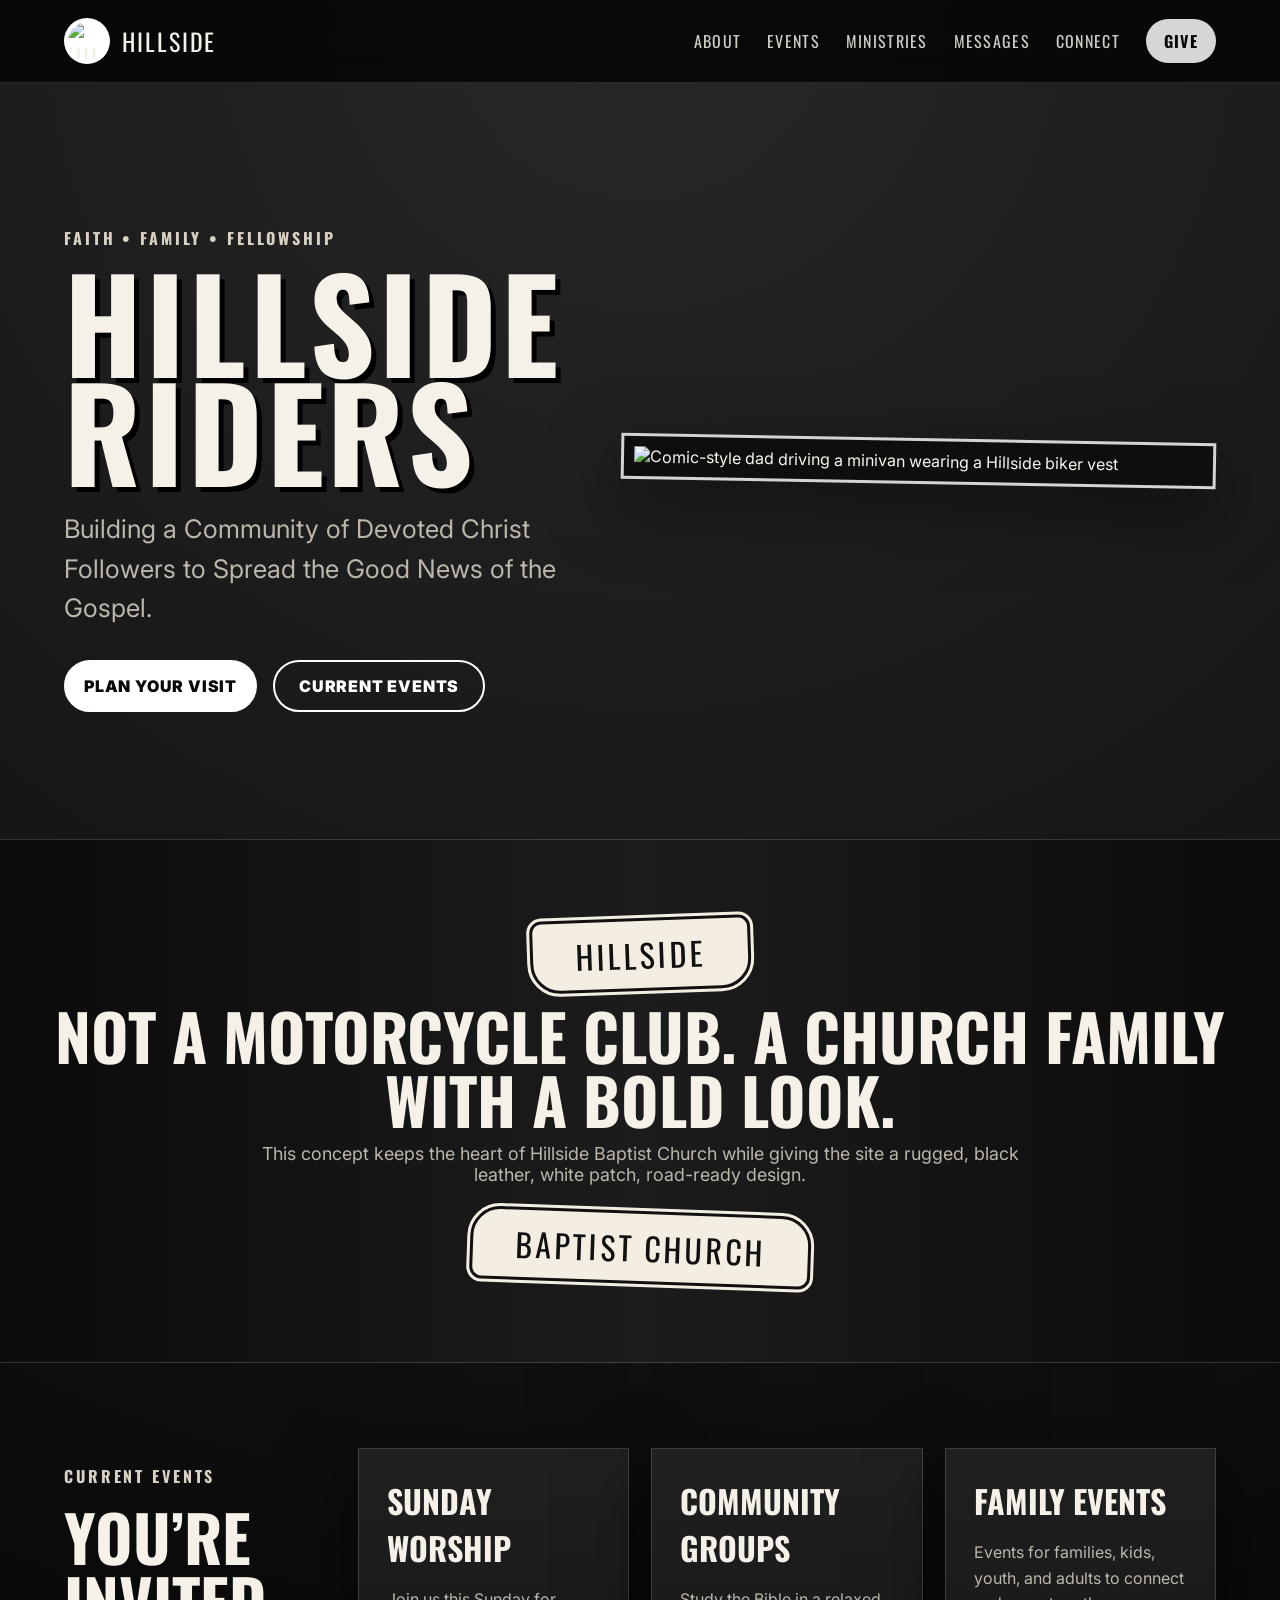
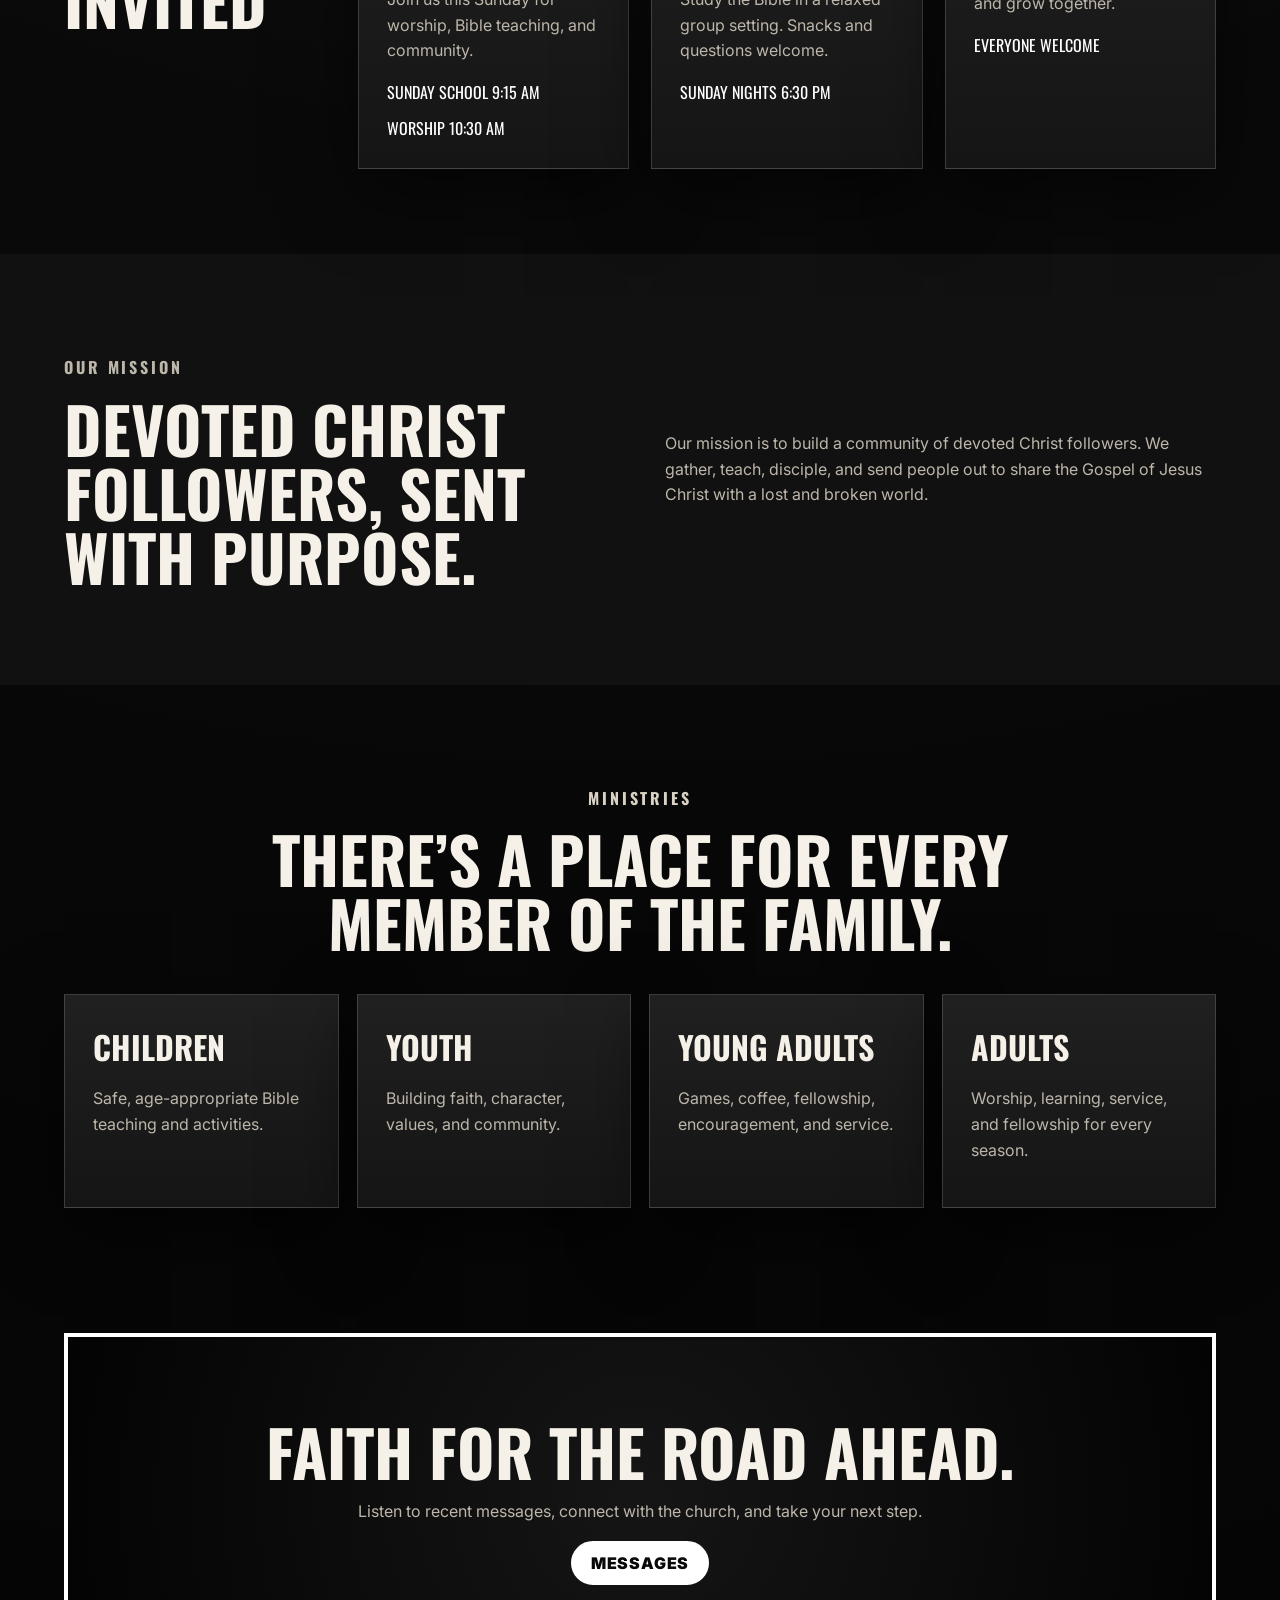
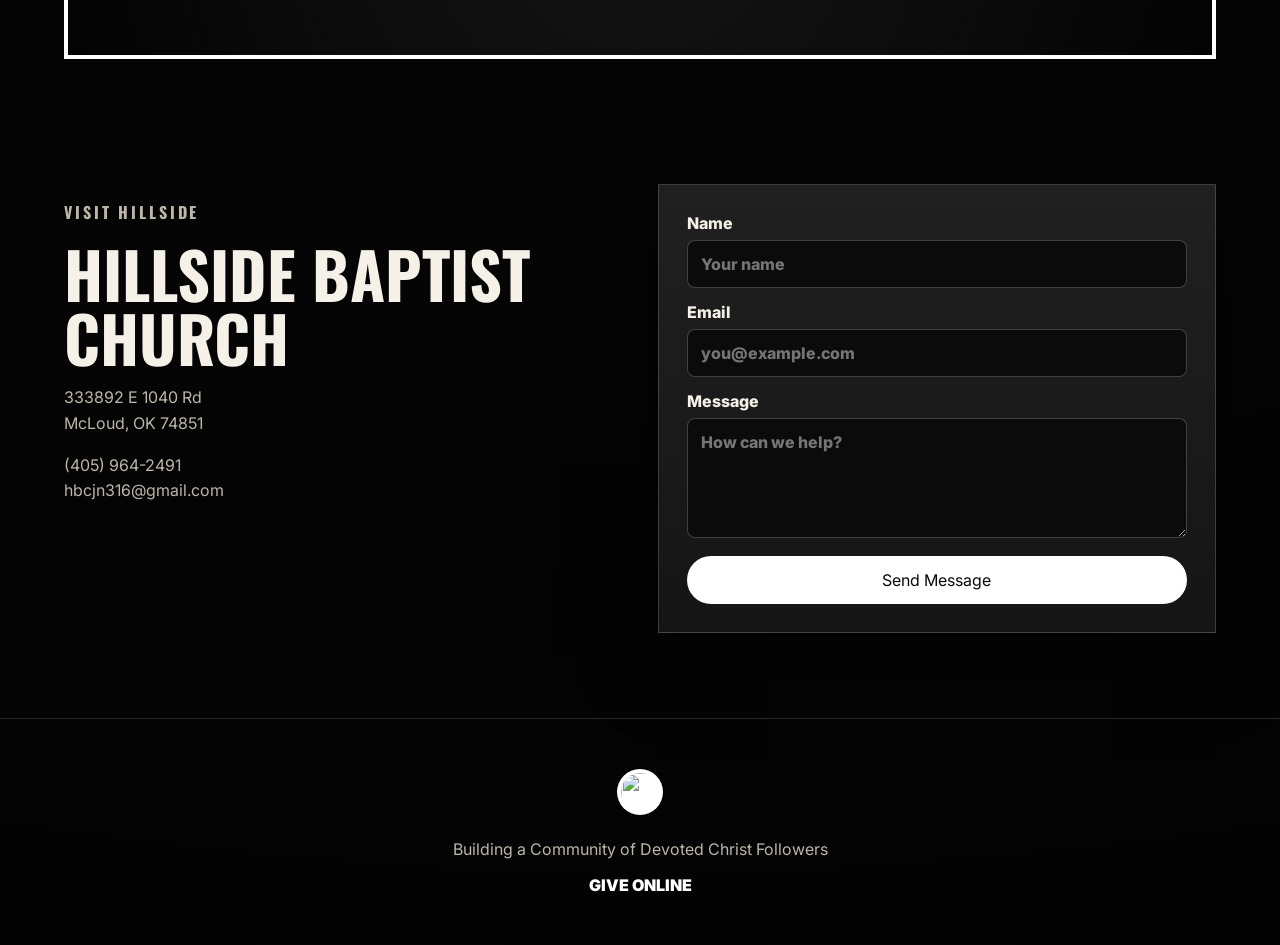
==== index.html @ 884ab158 "Add files via upload" ====
<!doctype html>
<html lang="en">
<head>
  <meta charset="utf-8" />
  <meta name="viewport" content="width=device-width, initial-scale=1" />
  <title>Hillside Riders | Hillside Baptist Church</title>
  <meta name="description" content="A biker-themed concept landing page for Hillside Baptist Church." />
  <link rel="preconnect" href="https://fonts.googleapis.com">
  <link rel="preconnect" href="https://fonts.gstatic.com" crossorigin>
  <link href="https://fonts.googleapis.com/css2?family=Oswald:wght@400;500;600;700&family=Inter:wght@400;500;700;900&display=swap" rel="stylesheet">
  <link rel="stylesheet" href="styles.css" />
</head>
<body>
  <header class="site-header">
    <a class="brand" href="#top" aria-label="Hillside home">
      <img src="assets/hillside-h-logo.png" alt="Hillside H logo" />
      <span>Hillside</span>
    </a>
    <button class="menu-toggle" aria-label="Open menu">☰</button>
    <nav class="nav-links">
      <a href="#about">About</a>
      <a href="#events">Events</a>
      <a href="#ministries">Ministries</a>
      <a href="#messages">Messages</a>
      <a href="#connect">Connect</a>
      <a class="give" href="#give">Give</a>
    </nav>
  </header>

  <main id="top">
    <section class="hero">
      <div class="hero-copy">
        <p class="eyebrow">Faith • Family • Fellowship</p>
        <h1>Hillside Riders</h1>
        <p class="tagline">Building a Community of Devoted Christ Followers to Spread the Good News of the Gospel.</p>
        <div class="hero-actions">
          <a class="btn primary" href="#connect">Plan Your Visit</a>
          <a class="btn secondary" href="#events">Current Events</a>
        </div>
      </div>
      <div class="hero-card">
        <img src="assets/biker-dad-hero.png" alt="Comic-style dad driving a minivan wearing a Hillside biker vest" />
      </div>
    </section>

    <section class="statement">
      <div class="patch">HILLSIDE</div>
      <h2>Not a motorcycle club. A church family with a bold look.</h2>
      <p>This concept keeps the heart of Hillside Baptist Church while giving the site a rugged, black leather, white patch, road-ready design.</p>
      <div class="patch lower">BAPTIST CHURCH</div>
    </section>

    <section id="events" class="grid-section">
      <div class="section-heading">
        <p class="eyebrow">Current Events</p>
        <h2>You’re Invited</h2>
      </div>
      <article class="card">
        <h3>Sunday Worship</h3>
        <p>Join us this Sunday for worship, Bible teaching, and community.</p>
        <span>Sunday School 9:15 AM</span>
        <span>Worship 10:30 AM</span>
      </article>
      <article class="card">
        <h3>Community Groups</h3>
        <p>Study the Bible in a relaxed group setting. Snacks and questions welcome.</p>
        <span>Sunday Nights 6:30 PM</span>
      </article>
      <article class="card">
        <h3>Family Events</h3>
        <p>Events for families, kids, youth, and adults to connect and grow together.</p>
        <span>Everyone Welcome</span>
      </article>
    </section>

    <section id="about" class="split">
      <div>
        <p class="eyebrow">Our Mission</p>
        <h2>Devoted Christ followers, sent with purpose.</h2>
      </div>
      <p>Our mission is to build a community of devoted Christ followers. We gather, teach, disciple, and send people out to share the Gospel of Jesus Christ with a lost and broken world.</p>
    </section>

    <section id="ministries" class="ministries">
      <div class="section-heading centered">
        <p class="eyebrow">Ministries</p>
        <h2>There’s a place for every member of the family.</h2>
      </div>
      <div class="ministry-list">
        <div><h3>Children</h3><p>Safe, age-appropriate Bible teaching and activities.</p></div>
        <div><h3>Youth</h3><p>Building faith, character, values, and community.</p></div>
        <div><h3>Young Adults</h3><p>Games, coffee, fellowship, encouragement, and service.</p></div>
        <div><h3>Adults</h3><p>Worship, learning, service, and fellowship for every season.</p></div>
      </div>
    </section>

    <section id="messages" class="message-banner">
      <h2>Faith for the road ahead.</h2>
      <p>Listen to recent messages, connect with the church, and take your next step.</p>
      <a class="btn primary" href="https://www.hbcmcloud.org/messages">Messages</a>
    </section>

    <section id="connect" class="connect">
      <div>
        <p class="eyebrow">Visit Hillside</p>
        <h2>Hillside Baptist Church</h2>
        <p>333892 E 1040 Rd<br>McLoud, OK 74851</p>
        <p>(405) 964-2491<br>hbcjn316@gmail.com</p>
      </div>
      <form class="contact-card">
        <label>Name <input type="text" placeholder="Your name"></label>
        <label>Email <input type="email" placeholder="you@example.com"></label>
        <label>Message <textarea placeholder="How can we help?"></textarea></label>
        <button type="button">Send Message</button>
      </form>
    </section>
  </main>

  <footer id="give">
    <img src="assets/hillside-h-logo.png" alt="" />
    <p>Building a Community of Devoted Christ Followers</p>
    <a href="https://www.hbcmcloud.org/give">Give Online</a>
  </footer>

  <script src="script.js"></script>
</body>
</html>
---- styles.css ----
:root{--bg:#090909;--panel:#151515;--panel2:#202020;--text:#f5f1e8;--muted:#bdb6aa;--line:#eee7d8;--accent:#fff;--shadow:0 22px 70px rgba(0,0,0,.55)}*{box-sizing:border-box}html{scroll-behavior:smooth}body{margin:0;background:radial-gradient(circle at top,#282828 0,#090909 42%,#030303 100%);color:var(--text);font-family:Inter,system-ui,sans-serif}a{color:inherit;text-decoration:none}.site-header{position:sticky;top:0;z-index:10;display:flex;align-items:center;justify-content:space-between;padding:18px clamp(20px,5vw,70px);background:rgba(5,5,5,.86);backdrop-filter:blur(14px);border-bottom:1px solid rgba(255,255,255,.12)}.brand{display:flex;align-items:center;gap:12px;font-family:Oswald,sans-serif;text-transform:uppercase;font-size:1.5rem;letter-spacing:.08em}.brand img,footer img{width:46px;height:46px;object-fit:contain;background:#fff;border-radius:50%;padding:4px}.nav-links{display:flex;align-items:center;gap:26px;text-transform:uppercase;font-family:Oswald,sans-serif;letter-spacing:.08em}.nav-links a{opacity:.84}.nav-links a:hover{opacity:1}.give,.btn.primary,.contact-card button{background:#fff;color:#090909;border-radius:999px;padding:10px 18px;font-weight:900}.menu-toggle{display:none;background:none;border:0;color:#fff;font-size:2rem}.hero{min-height:84vh;display:grid;grid-template-columns:1fr 1.15fr;gap:40px;align-items:center;padding:70px clamp(20px,5vw,70px)}.eyebrow{font-family:Oswald,sans-serif;letter-spacing:.18em;text-transform:uppercase;color:#d9d1c3;font-weight:700}.hero h1{font-family:Oswald,sans-serif;font-size:clamp(4rem,10vw,8.5rem);line-height:.85;margin:0;text-transform:uppercase;letter-spacing:.03em;text-shadow:5px 5px 0 #000}.tagline{font-size:clamp(1.15rem,2.2vw,1.6rem);max-width:650px;color:var(--muted);line-height:1.55}.hero-actions{display:flex;gap:16px;flex-wrap:wrap;margin-top:32px}.btn{display:inline-flex;align-items:center;justify-content:center;border:2px solid #fff;border-radius:999px;padding:14px 24px;font-weight:900;text-transform:uppercase;letter-spacing:.05em}.btn.secondary{background:transparent;color:#fff}.hero-card{border:3px solid rgba(255,255,255,.82);padding:10px;background:#0e0e0e;box-shadow:var(--shadow);transform:rotate(1deg)}.hero-card img{width:100%;display:block;filter:contrast(1.03)}.statement{text-align:center;padding:78px 20px;background:linear-gradient(90deg,#0b0b0b,#1c1c1c,#0b0b0b);border-block:1px solid rgba(255,255,255,.16)}.statement h2,.split h2,.section-heading h2,.message-banner h2,.connect h2{font-family:Oswald,sans-serif;text-transform:uppercase;font-size:clamp(2.2rem,5vw,4.5rem);line-height:1;margin:12px 0}.statement p{max-width:760px;margin:0 auto;color:var(--muted);font-size:1.12rem}.patch{display:inline-block;color:#111;background:#f4eee2;border:3px solid #111;outline:3px solid #f4eee2;border-radius:12px 12px 30px 30px;padding:10px 42px;font-family:Oswald,sans-serif;font-size:2rem;letter-spacing:.1em;transform:rotate(-2deg)}.patch.lower{margin-top:26px;border-radius:30px 30px 12px 12px;transform:rotate(2deg)}.grid-section{padding:85px clamp(20px,5vw,70px);display:grid;grid-template-columns:repeat(4,1fr);gap:22px}.section-heading{grid-column:span 1}.card,.contact-card,.ministry-list div{background:linear-gradient(180deg,var(--panel2),var(--panel));border:1px solid rgba(255,255,255,.16);padding:28px;box-shadow:var(--shadow)}.card h3,.ministry-list h3{font-family:Oswald,sans-serif;text-transform:uppercase;font-size:2rem;margin:0 0 14px}.card p,.ministry-list p,.split p,.message-banner p,.connect p{color:var(--muted);line-height:1.6}.card span{display:block;font-family:Oswald,sans-serif;text-transform:uppercase;margin-top:12px;color:#fff}.split{display:grid;grid-template-columns:1fr 1fr;gap:50px;padding:85px clamp(20px,5vw,70px);align-items:center;background:#111}.ministries{padding:85px clamp(20px,5vw,70px)}.centered{text-align:center;max-width:850px;margin:0 auto 40px}.ministry-list{display:grid;grid-template-columns:repeat(4,1fr);gap:18px}.message-banner{margin:40px clamp(20px,5vw,70px);padding:70px 30px;text-align:center;border:4px solid #fff;background:linear-gradient(rgba(0,0,0,.65),rgba(0,0,0,.65)),radial-gradient(circle,#3d3d3d,#090909)}.connect{display:grid;grid-template-columns:1fr 1fr;gap:35px;padding:85px clamp(20px,5vw,70px)}label{display:block;font-weight:800;margin-bottom:14px}input,textarea{width:100%;margin-top:7px;border:1px solid rgba(255,255,255,.22);background:#0b0b0b;color:#fff;border-radius:8px;padding:13px;font:inherit}textarea{min-height:120px}.contact-card button{border:0;font:inherit;cursor:pointer;width:100%;padding:14px}footer{text-align:center;padding:50px 20px;border-top:1px solid rgba(255,255,255,.14);color:var(--muted)}footer a{font-weight:900;color:#fff;text-transform:uppercase}@media(max-width:900px){.menu-toggle{display:block}.nav-links{position:absolute;left:0;right:0;top:82px;display:none;flex-direction:column;align-items:flex-start;background:#050505;padding:25px}.nav-links.open{display:flex}.hero,.split,.connect{grid-template-columns:1fr}.grid-section,.ministry-list{grid-template-columns:1fr}.section-heading{grid-column:auto}.hero{padding-top:35px}.hero-card{transform:none}}
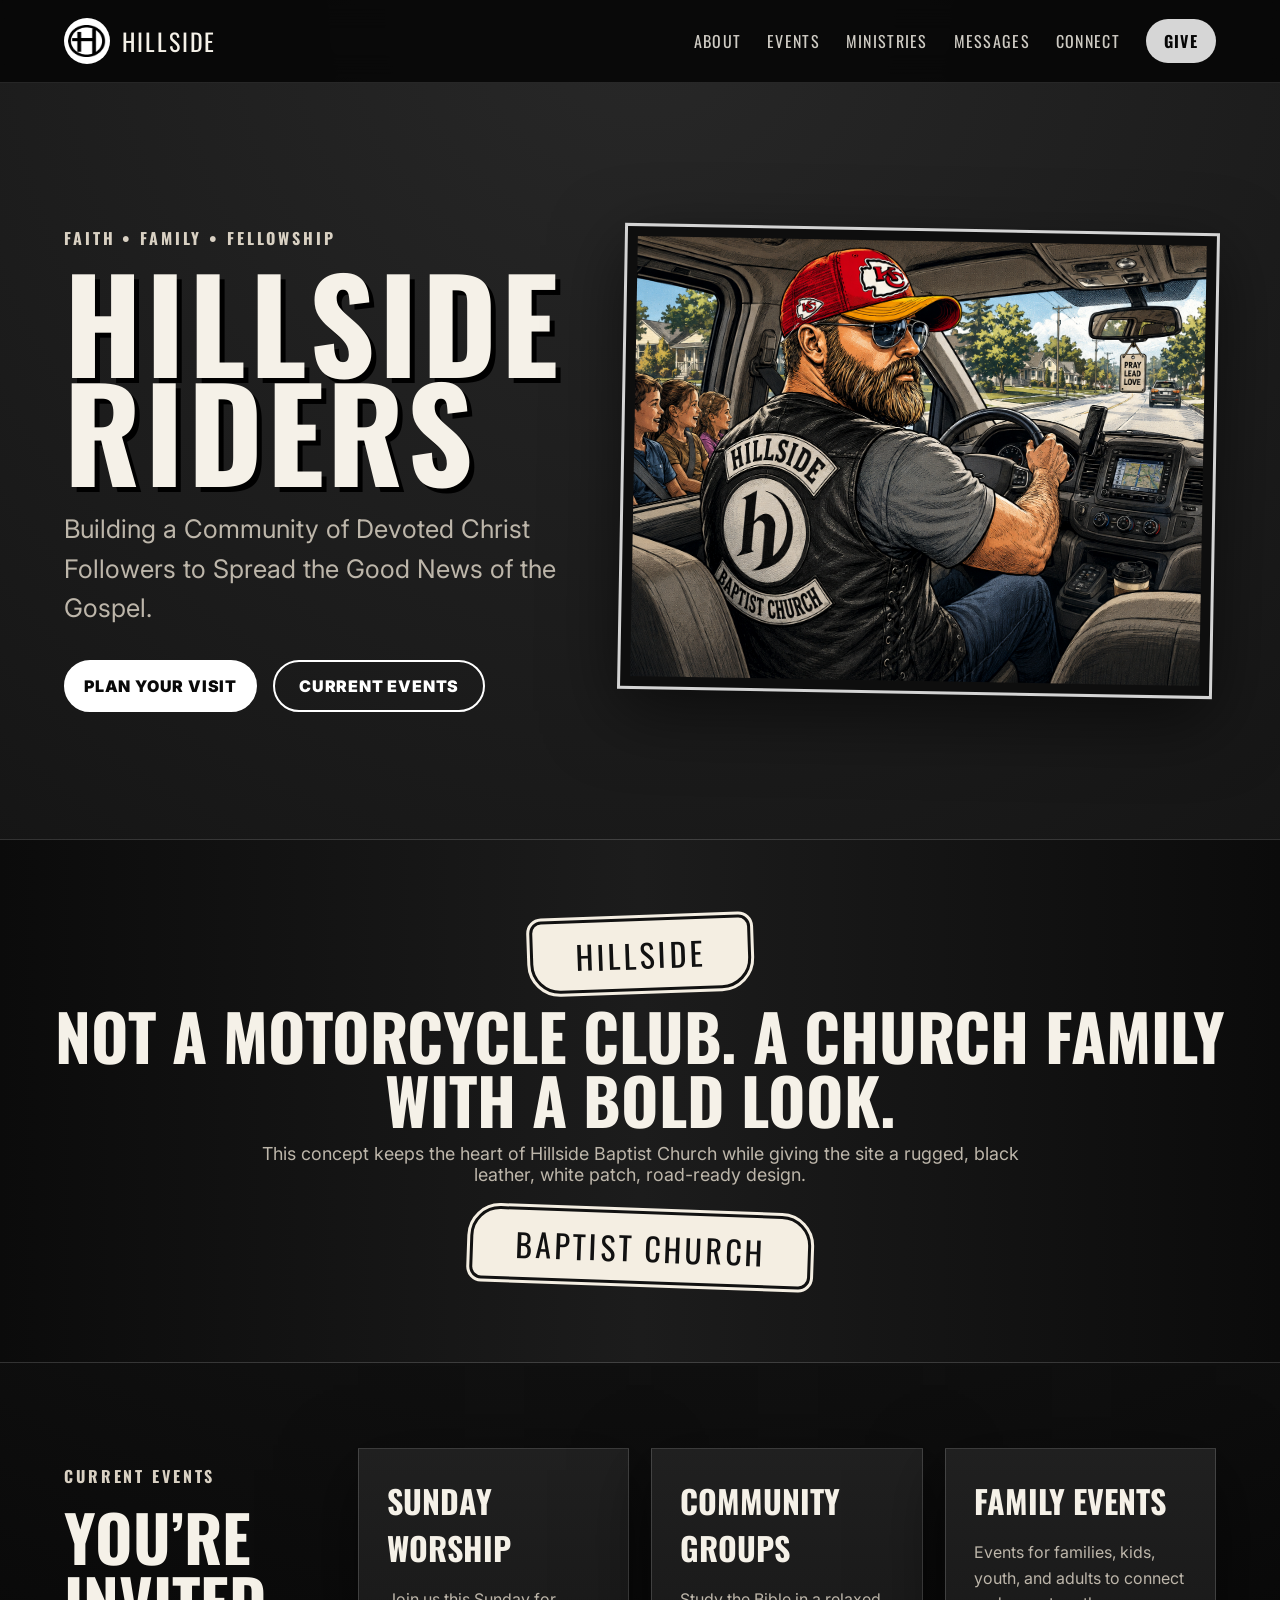
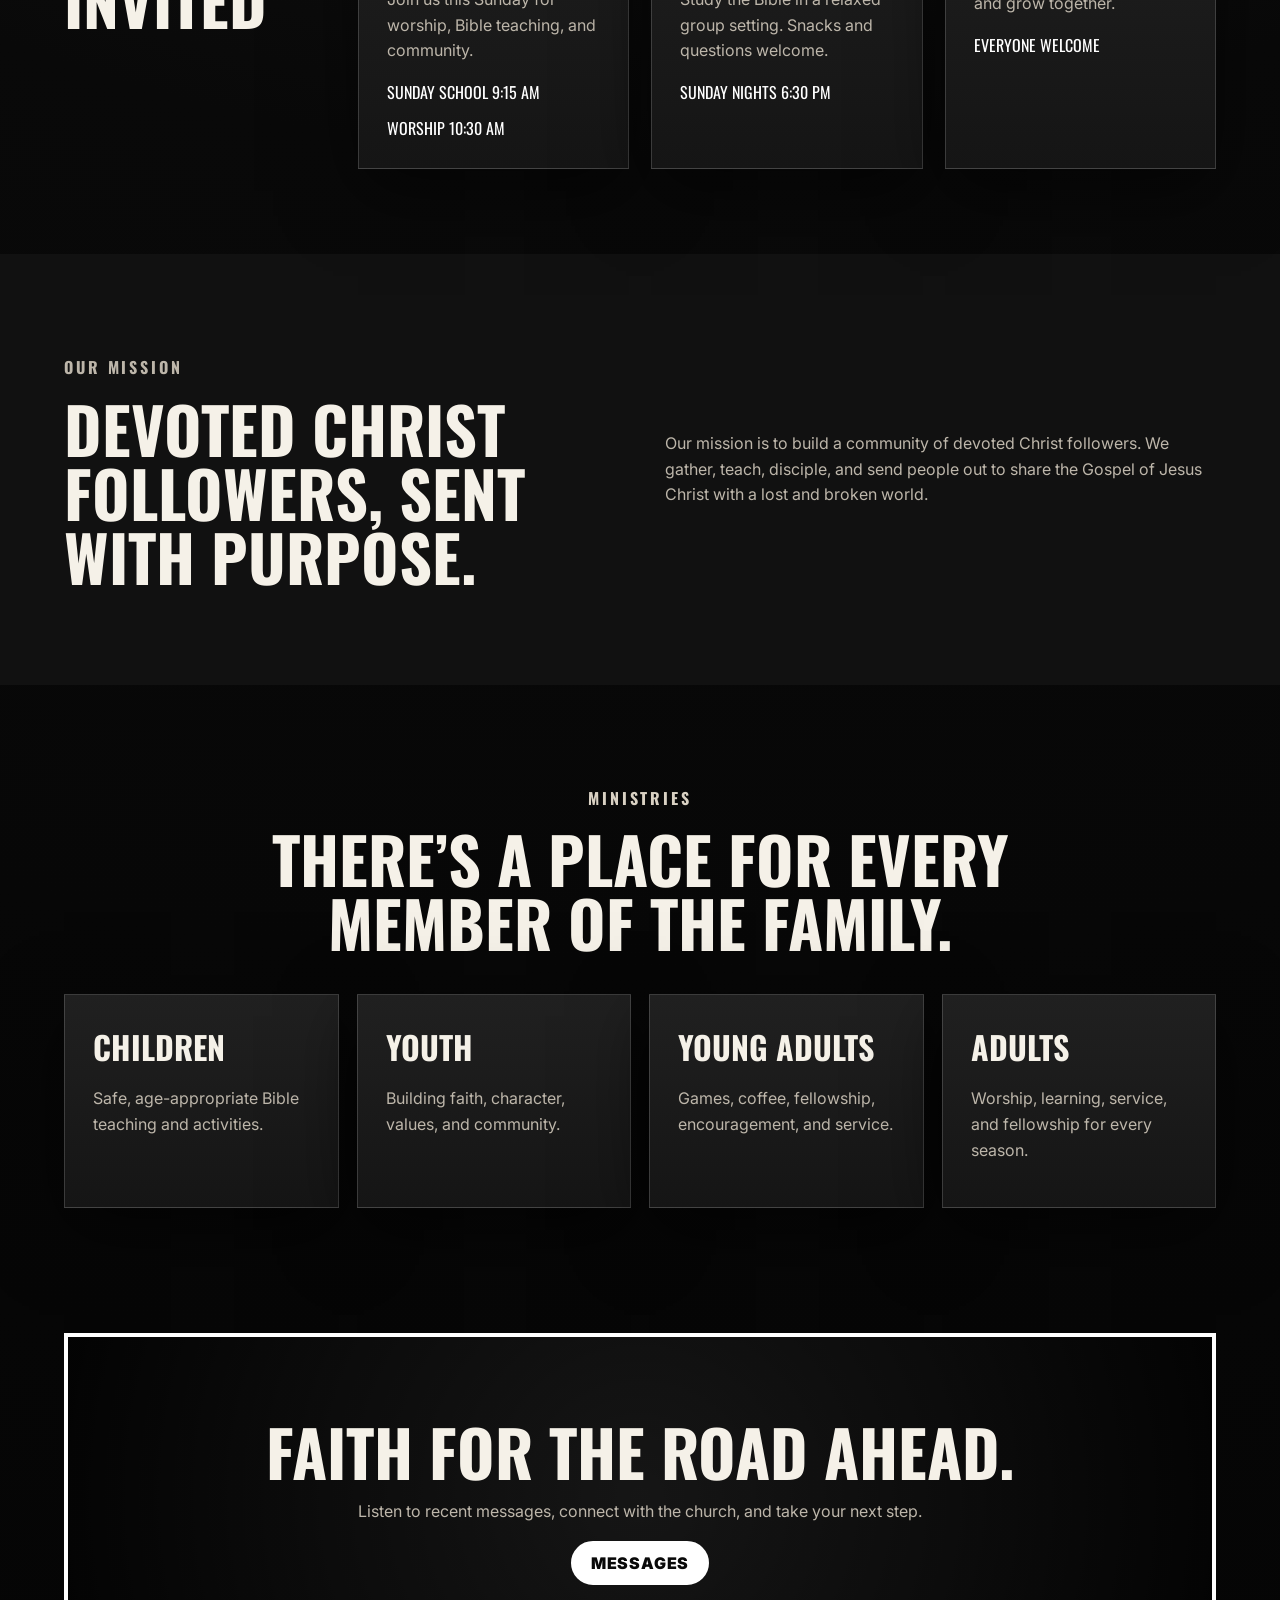
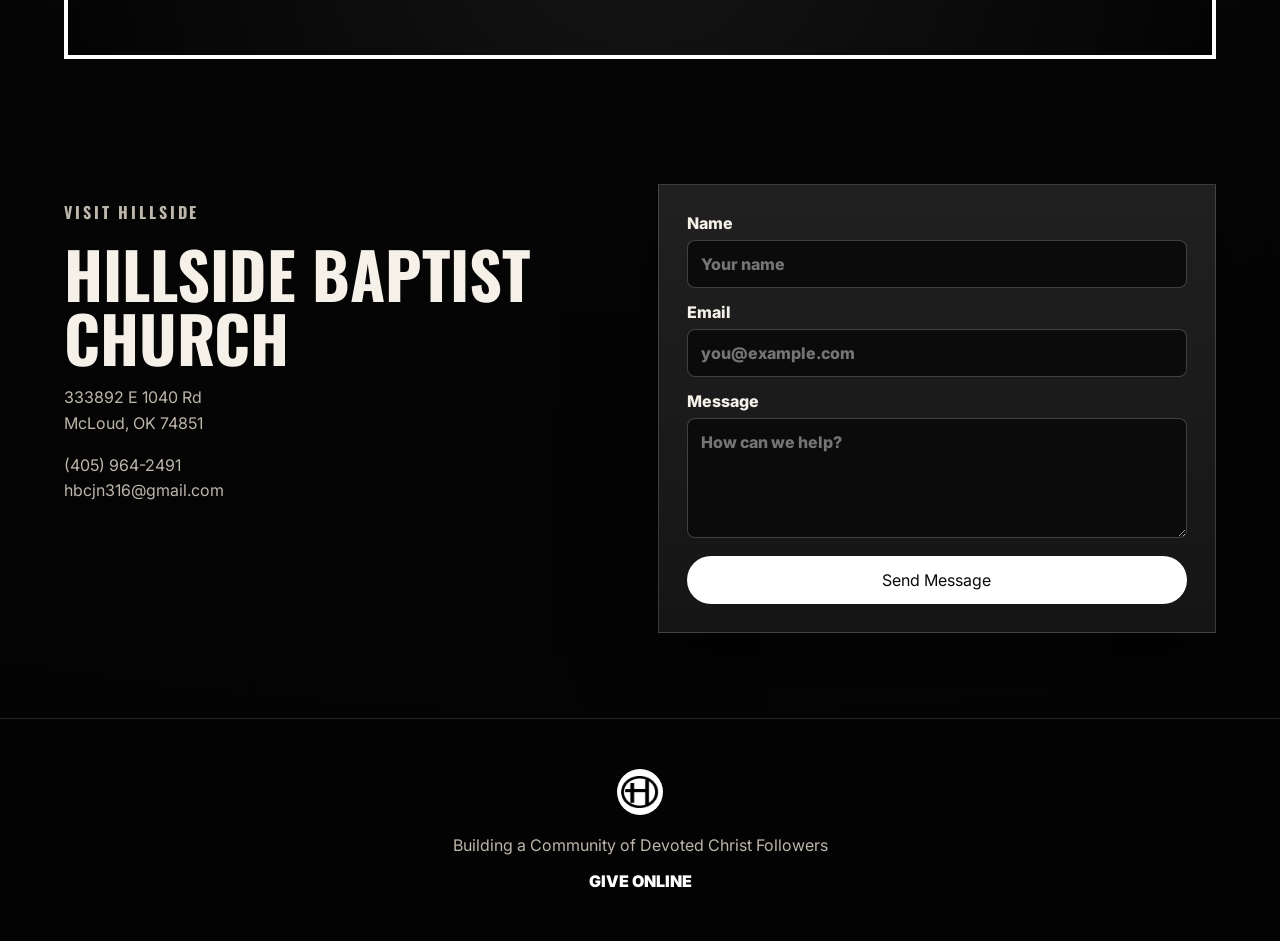
==== commit 17f5d27b: "Add files via upload" ====
--- a/index.html
+++ b/index.html
@@ -13,7 +13,7 @@
 <body>
   <header class="site-header">
     <a class="brand" href="#top" aria-label="Hillside home">
-      <img src="assets/hillside-h-logo.png" alt="Hillside H logo" />
+      <img src="hillside-h-logo.png" alt="Hillside H logo" />
       <span>Hillside</span>
     </a>
     <button class="menu-toggle" aria-label="Open menu">☰</button>
@@ -39,7 +39,7 @@
         </div>
       </div>
       <div class="hero-card">
-        <img src="assets/biker-dad-hero.png" alt="Comic-style dad driving a minivan wearing a Hillside biker vest" />
+        <img src="biker-dad-hero.png" alt="Comic-style dad driving a minivan wearing a Hillside biker vest" />
       </div>
     </section>
 
@@ -117,7 +117,7 @@
   </main>
 
   <footer id="give">
-    <img src="assets/hillside-h-logo.png" alt="" />
+    <img src="hillside-h-logo.png" alt="" />
     <p>Building a Community of Devoted Christ Followers</p>
     <a href="https://www.hbcmcloud.org/give">Give Online</a>
   </footer>
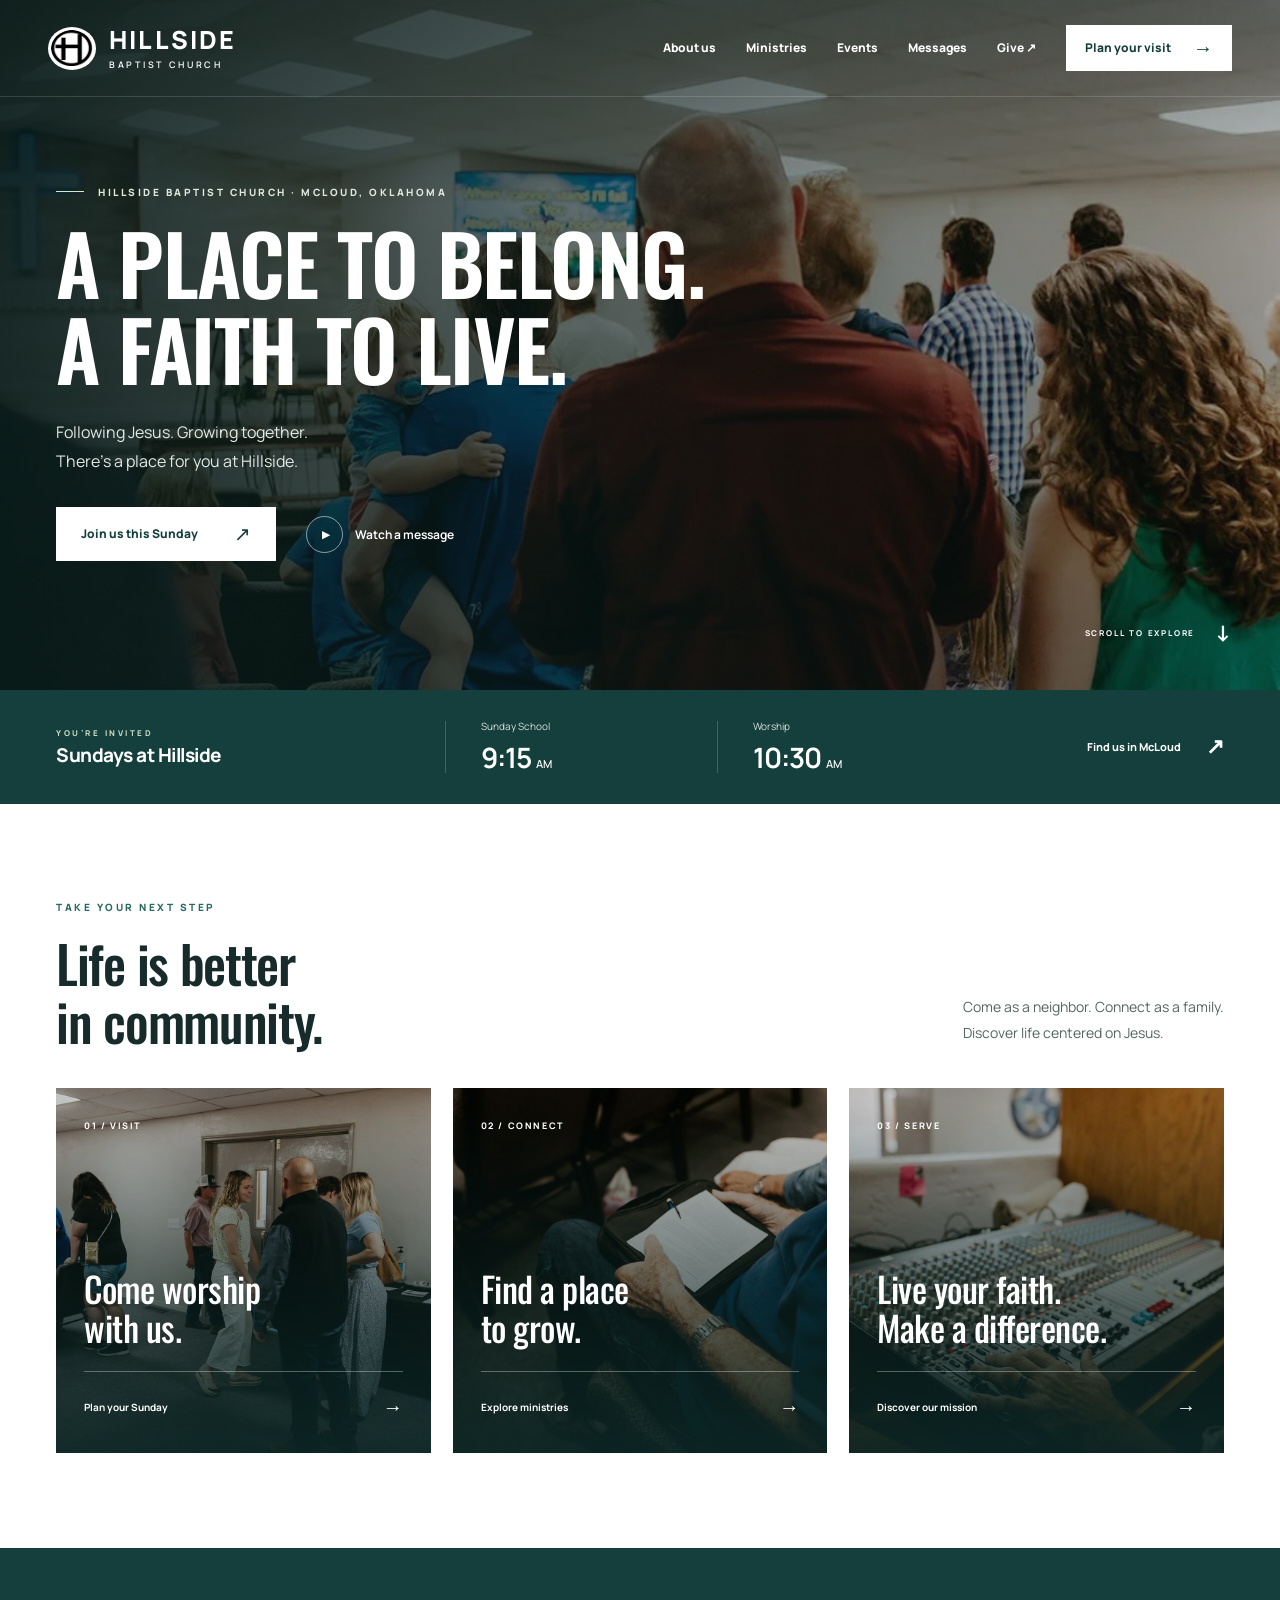
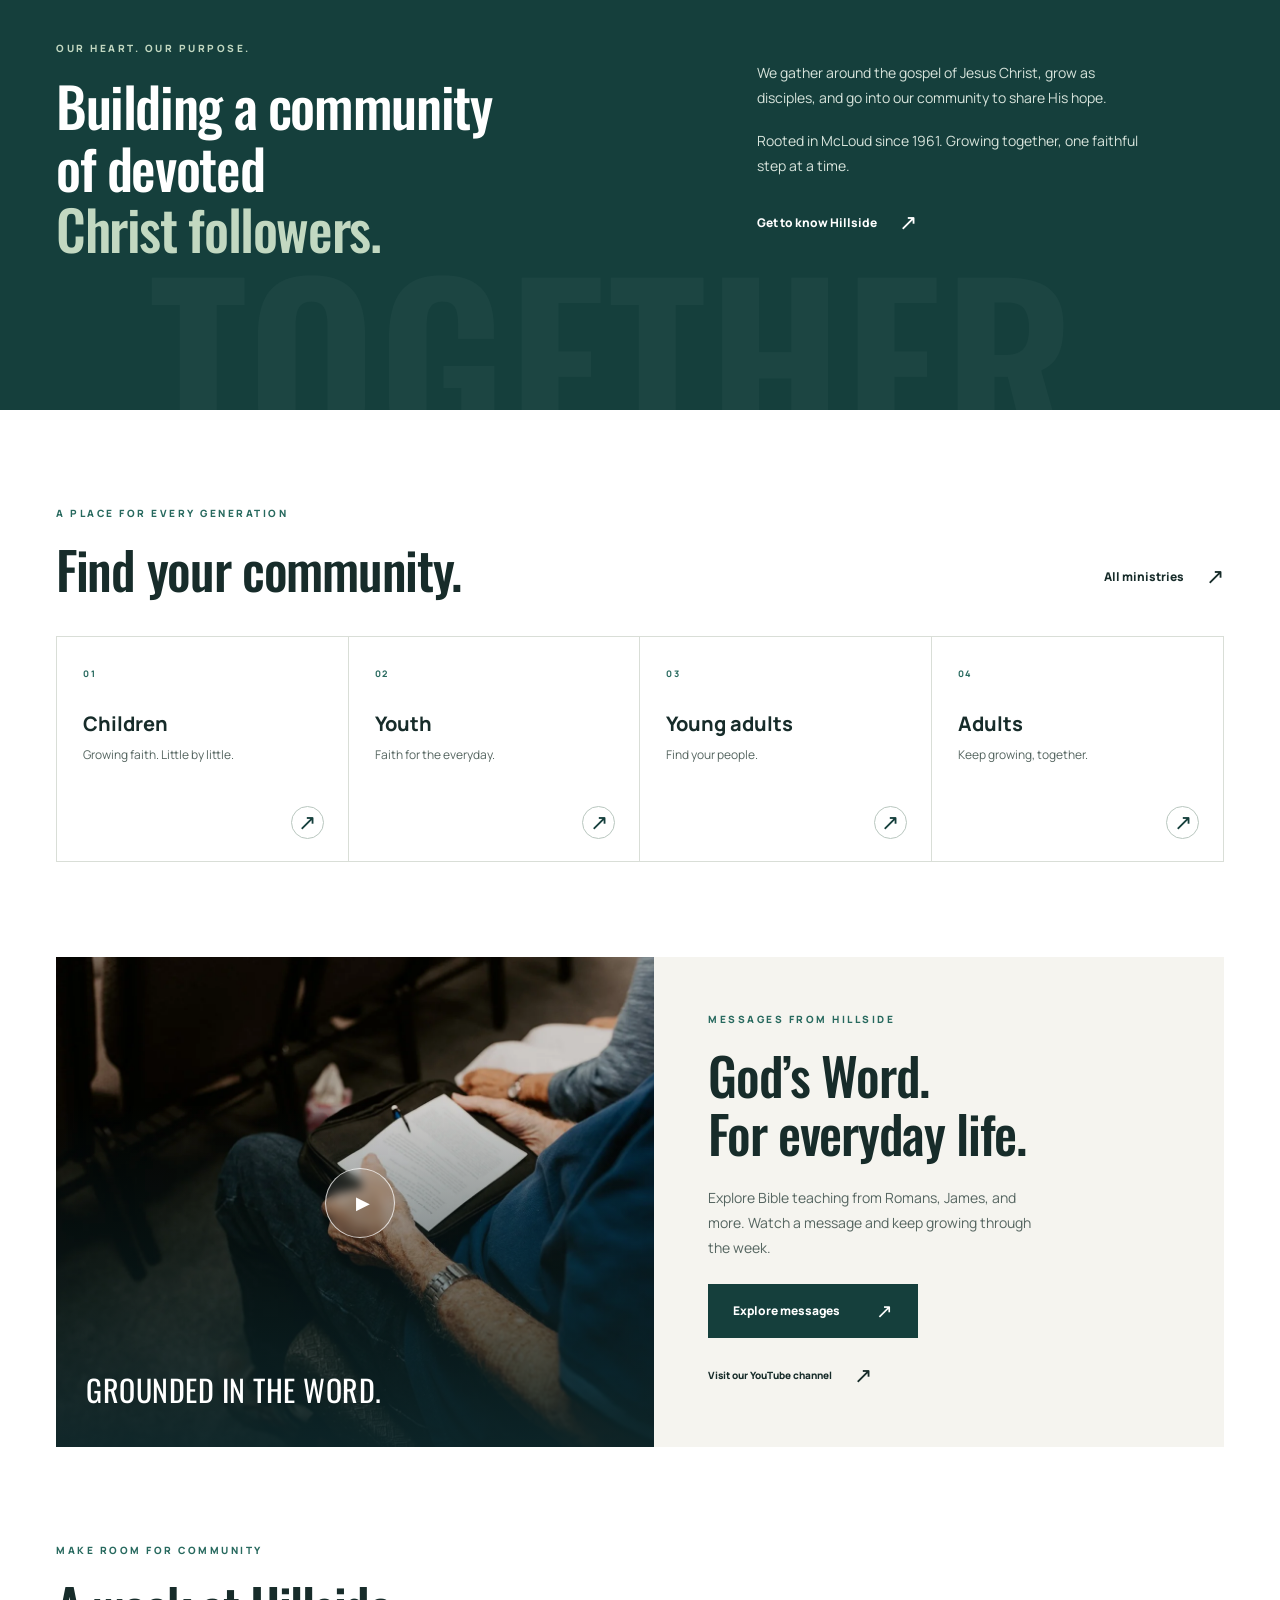
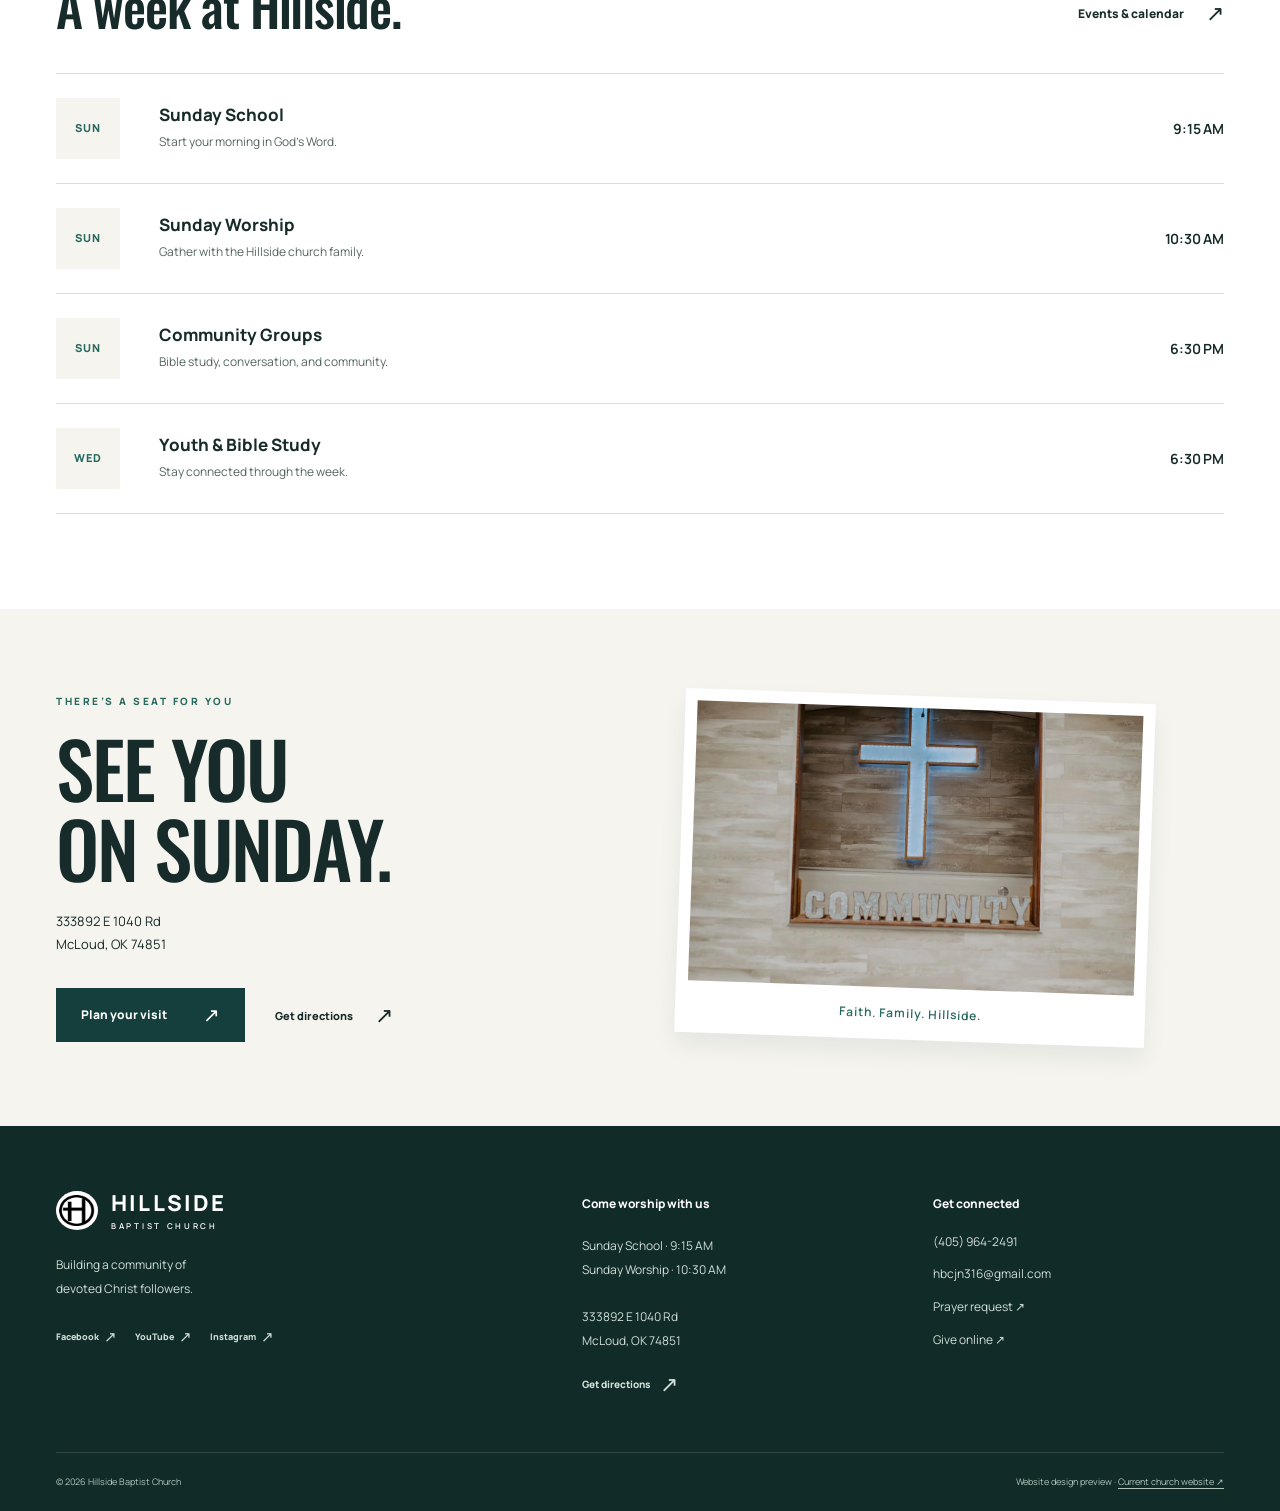
==== commit 8dfb2677: "Build the FBCBA-inspired Hillside website preview for GitHub testing Replace the biker-theme landing" ====
--- a/index.html
+++ b/index.html
@@ -1,127 +1,10 @@
 <!doctype html>
-<html lang="en">
-<head>
-  <meta charset="utf-8" />
-  <meta name="viewport" content="width=device-width, initial-scale=1" />
-  <title>Hillside Riders | Hillside Baptist Church</title>
-  <meta name="description" content="A biker-themed concept landing page for Hillside Baptist Church." />
-  <link rel="preconnect" href="https://fonts.googleapis.com">
-  <link rel="preconnect" href="https://fonts.gstatic.com" crossorigin>
-  <link href="https://fonts.googleapis.com/css2?family=Oswald:wght@400;500;600;700&family=Inter:wght@400;500;700;900&display=swap" rel="stylesheet">
-  <link rel="stylesheet" href="styles.css" />
-</head>
-<body>
-  <header class="site-header">
-    <a class="brand" href="#top" aria-label="Hillside home">
-      <img src="hillside-h-logo.png" alt="Hillside H logo" />
-      <span>Hillside</span>
-    </a>
-    <button class="menu-toggle" aria-label="Open menu">☰</button>
-    <nav class="nav-links">
-      <a href="#about">About</a>
-      <a href="#events">Events</a>
-      <a href="#ministries">Ministries</a>
-      <a href="#messages">Messages</a>
-      <a href="#connect">Connect</a>
-      <a class="give" href="#give">Give</a>
-    </nav>
-  </header>
-
-  <main id="top">
-    <section class="hero">
-      <div class="hero-copy">
-        <p class="eyebrow">Faith • Family • Fellowship</p>
-        <h1>Hillside Riders</h1>
-        <p class="tagline">Building a Community of Devoted Christ Followers to Spread the Good News of the Gospel.</p>
-        <div class="hero-actions">
-          <a class="btn primary" href="#connect">Plan Your Visit</a>
-          <a class="btn secondary" href="#events">Current Events</a>
-        </div>
-      </div>
-      <div class="hero-card">
-        <img src="biker-dad-hero.png" alt="Comic-style dad driving a minivan wearing a Hillside biker vest" />
-      </div>
-    </section>
-
-    <section class="statement">
-      <div class="patch">HILLSIDE</div>
-      <h2>Not a motorcycle club. A church family with a bold look.</h2>
-      <p>This concept keeps the heart of Hillside Baptist Church while giving the site a rugged, black leather, white patch, road-ready design.</p>
-      <div class="patch lower">BAPTIST CHURCH</div>
-    </section>
-
-    <section id="events" class="grid-section">
-      <div class="section-heading">
-        <p class="eyebrow">Current Events</p>
-        <h2>You’re Invited</h2>
-      </div>
-      <article class="card">
-        <h3>Sunday Worship</h3>
-        <p>Join us this Sunday for worship, Bible teaching, and community.</p>
-        <span>Sunday School 9:15 AM</span>
-        <span>Worship 10:30 AM</span>
-      </article>
-      <article class="card">
-        <h3>Community Groups</h3>
-        <p>Study the Bible in a relaxed group setting. Snacks and questions welcome.</p>
-        <span>Sunday Nights 6:30 PM</span>
-      </article>
-      <article class="card">
-        <h3>Family Events</h3>
-        <p>Events for families, kids, youth, and adults to connect and grow together.</p>
-        <span>Everyone Welcome</span>
-      </article>
-    </section>
-
-    <section id="about" class="split">
-      <div>
-        <p class="eyebrow">Our Mission</p>
-        <h2>Devoted Christ followers, sent with purpose.</h2>
-      </div>
-      <p>Our mission is to build a community of devoted Christ followers. We gather, teach, disciple, and send people out to share the Gospel of Jesus Christ with a lost and broken world.</p>
-    </section>
-
-    <section id="ministries" class="ministries">
-      <div class="section-heading centered">
-        <p class="eyebrow">Ministries</p>
-        <h2>There’s a place for every member of the family.</h2>
-      </div>
-      <div class="ministry-list">
-        <div><h3>Children</h3><p>Safe, age-appropriate Bible teaching and activities.</p></div>
-        <div><h3>Youth</h3><p>Building faith, character, values, and community.</p></div>
-        <div><h3>Young Adults</h3><p>Games, coffee, fellowship, encouragement, and service.</p></div>
-        <div><h3>Adults</h3><p>Worship, learning, service, and fellowship for every season.</p></div>
-      </div>
-    </section>
-
-    <section id="messages" class="message-banner">
-      <h2>Faith for the road ahead.</h2>
-      <p>Listen to recent messages, connect with the church, and take your next step.</p>
-      <a class="btn primary" href="https://www.hbcmcloud.org/messages">Messages</a>
-    </section>
-
-    <section id="connect" class="connect">
-      <div>
-        <p class="eyebrow">Visit Hillside</p>
-        <h2>Hillside Baptist Church</h2>
-        <p>333892 E 1040 Rd<br>McLoud, OK 74851</p>
-        <p>(405) 964-2491<br>hbcjn316@gmail.com</p>
-      </div>
-      <form class="contact-card">
-        <label>Name <input type="text" placeholder="Your name"></label>
-        <label>Email <input type="email" placeholder="you@example.com"></label>
-        <label>Message <textarea placeholder="How can we help?"></textarea></label>
-        <button type="button">Send Message</button>
-      </form>
-    </section>
-  </main>
-
-  <footer id="give">
-    <img src="hillside-h-logo.png" alt="" />
-    <p>Building a Community of Devoted Christ Followers</p>
-    <a href="https://www.hbcmcloud.org/give">Give Online</a>
-  </footer>
-
-  <script src="script.js"></script>
-</body>
-</html>
+<html lang="en"><head><meta charset="utf-8"><meta name="viewport" content="width=device-width, initial-scale=1"><title>Welcome to Hillside | Hillside Baptist Church</title><meta name="description" content="A church family in McLoud, Oklahoma. Join Hillside Baptist Church for Sunday School at 9:15 AM and worship at 10:30 AM."><meta name="robots" content="noindex, nofollow"><meta name="theme-color" content="#153f3c"><link rel="icon" href="hillside-h-logo.png"><link rel="stylesheet" href="styles.css"><script src="script.js" defer></script></head><body class="home"><a class="skip-link" href="#main">Skip to content</a><header class="site-header over-hero"><div class="header-inner"><a class="brand" href="index.html" aria-label="Hillside Baptist Church home"><img src="hillside-h-logo.png" width="49" height="43" alt=""><span>HILLSIDE<small>BAPTIST CHURCH</small></span></a><button class="menu-toggle" aria-expanded="false" aria-controls="main-nav"><span>Menu</span><span class="menu-icon" aria-hidden="true">☰</span></button><nav id="main-nav" aria-label="Main navigation"><a href="about.html" >About us</a><a href="ministries.html" >Ministries</a><a href="events.html" >Events</a><a href="messages.html" >Messages</a><a href="https://www.hbcmcloud.org/donate-1">Give <span aria-hidden="true">↗</span></a><a class="button nav-visit" href="visit.html" >Plan your visit <span aria-hidden="true">→</span></a></nav></div></header><main id="main">
+<section class="hero" aria-labelledby="hero-title"><img class="hero-image" src="assets/hillside-worship.jpg" alt="The Hillside church family gathered for worship" fetchpriority="high" decoding="async" width="1500" height="1000"><div class="hero-shade"></div><div class="wrap hero-content"><p class="eyebrow"><span class="small-line"></span> Hillside Baptist Church · McLoud, Oklahoma</p><h1 id="hero-title">A place to belong.<br>A faith to live.</h1><p>Following Jesus. Growing together.<br>There’s a place for you at Hillside.</p><div class="hero-actions"><a class="button button-light" href="visit.html">Join us this Sunday <span aria-hidden="true">↗</span></a><a class="hero-watch" href="messages.html"><span class="play-icon" aria-hidden="true">▶</span> Watch a message</a></div></div><a class="hero-scroll" href="#sundays" aria-label="Explore Sunday at Hillside">SCROLL TO EXPLORE <span aria-hidden="true">↓</span></a></section>
+<section id="sundays" class="sunday-strip"><div class="wrap"><div><span class="eyebrow">You’re invited</span><h2>Sundays at Hillside</h2></div><div class="service-time"><span>Sunday School</span><strong>9:15 <small>AM</small></strong></div><div class="service-time"><span>Worship</span><strong>10:30 <small>AM</small></strong></div><a class="strip-link" href="https://www.google.com/maps/search/?api=1&query=Hillside+Baptist+Church+333892+E+1040+Rd+McLoud+OK+74851">Find us in McLoud <span aria-hidden="true">↗</span></a></div></section>
+<section class="section wrap" id="next-steps"><div class="section-heading"><div><p class="eyebrow">Take your next step</p><h2>Life is better<br>in community.</h2></div><p>Come as a neighbor. Connect as a family.<br>Discover life centered on Jesus.</p></div><div class="journey-grid"><a class="image-card" href="visit.html"><img class="" src="assets/hillside-gathering.jpg" alt="People connecting at Hillside" loading="lazy" decoding="async" width="1500" height="1000"><div class="image-card-content"><span class="card-number">01 / VISIT</span><h3>Come worship<br>with us.</h3><span class="card-link">Plan your Sunday <span aria-hidden="true">→</span></span></div></a><a class="image-card" href="ministries.html"><img class="" src="assets/hillside-bible.jpg" alt="An open Bible during a Hillside service" loading="lazy" decoding="async" width="1500" height="1000"><div class="image-card-content"><span class="card-number">02 / CONNECT</span><h3>Find a place<br>to grow.</h3><span class="card-link">Explore ministries <span aria-hidden="true">→</span></span></div></a><a class="image-card" href="about.html#missions"><img class="" src="assets/hillside-serve.jpg" alt="A volunteer serving at Hillside’s sound board" loading="lazy" decoding="async" width="1500" height="1000"><div class="image-card-content"><span class="card-number">03 / SERVE</span><h3>Live your faith.<br>Make a difference.</h3><span class="card-link">Discover our mission <span aria-hidden="true">→</span></span></div></a></div></section>
+<section class="mission-section"><div class="wrap mission-grid"><div><p class="eyebrow">Our heart. Our purpose.</p><h2>Building a community<br>of devoted<br><em>Christ followers.</em></h2></div><div class="mission-copy"><p>We gather around the gospel of Jesus Christ, grow as disciples, and go into our community to share His hope.</p><p>Rooted in McLoud since 1961. Growing together, one faithful step at a time.</p><a class="text-link" href="about.html">Get to know Hillside <span aria-hidden="true">↗</span></a></div></div><span class="mission-word" aria-hidden="true">TOGETHER.</span></section>
+<section class="section wrap"><div class="section-heading"><div><p class="eyebrow">A place for every generation</p><h2>Find your community.</h2></div><a class="text-link" href="ministries.html">All ministries <span aria-hidden="true">↗</span></a></div><div class="ministry-grid"><a class="ministry-card" href="ministries.html#children"><span class="card-number">01</span><h3>Children</h3><p>Growing faith. Little by little.</p><span class="round-arrow" aria-hidden="true">↗</span></a><a class="ministry-card" href="ministries.html#youth"><span class="card-number">02</span><h3>Youth</h3><p>Faith for the everyday.</p><span class="round-arrow" aria-hidden="true">↗</span></a><a class="ministry-card" href="ministries.html#young-adults"><span class="card-number">03</span><h3>Young adults</h3><p>Find your people.</p><span class="round-arrow" aria-hidden="true">↗</span></a><a class="ministry-card" href="ministries.html#adults"><span class="card-number">04</span><h3>Adults</h3><p>Keep growing, together.</p><span class="round-arrow" aria-hidden="true">↗</span></a></div></section>
+<section class="message-feature wrap"><a class="message-image" href="messages.html" aria-label="Explore messages from Hillside"><img class="" src="assets/hillside-bible.jpg" alt="Studying Scripture together at Hillside" loading="lazy" decoding="async" width="1500" height="1000"><span class="large-play" aria-hidden="true">▶</span><span class="image-label">GROUNDED IN THE WORD.</span></a><div class="message-copy"><p class="eyebrow">Messages from Hillside</p><h2>God’s Word.<br>For everyday life.</h2><p>Explore Bible teaching from Romans, James, and more. Watch a message and keep growing through the week.</p><a class="button" href="messages.html">Explore messages <span aria-hidden="true">↗</span></a><a class="text-link" href="https://www.youtube.com/channel/UCHn_ALvELTZhl1jB9Nh0KcA">Visit our YouTube channel <span aria-hidden="true">↗</span></a></div></section>
+<section class="section wrap"><div class="section-heading"><div><p class="eyebrow">Make room for community</p><h2>A week at Hillside.</h2></div><a class="text-link" href="events.html">Events &amp; calendar <span aria-hidden="true">↗</span></a></div><div class="schedule-list"><div><span class="day">SUN</span><div><h3>Sunday School</h3><p>Start your morning in God’s Word.</p></div><span class="time">9:15 AM</span></div><div><span class="day">SUN</span><div><h3>Sunday Worship</h3><p>Gather with the Hillside church family.</p></div><span class="time">10:30 AM</span></div><div><span class="day">SUN</span><div><h3>Community Groups</h3><p>Bible study, conversation, and community.</p></div><span class="time">6:30 PM</span></div><div><span class="day">WED</span><div><h3>Youth &amp; Bible Study</h3><p>Stay connected through the week.</p></div><span class="time">6:30 PM</span></div></div></section>
+<section class="visit-home"><div class="wrap visit-grid"><div><p class="eyebrow">There’s a seat for you</p><h2>See you<br>on Sunday.</h2><p>333892 E 1040 Rd<br>McLoud, OK 74851</p><div class="hero-actions"><a class="button" href="visit.html">Plan your visit <span aria-hidden="true">↗</span></a><a class="text-link" href="https://www.google.com/maps/search/?api=1&query=Hillside+Baptist+Church+333892+E+1040+Rd+McLoud+OK+74851">Get directions <span aria-hidden="true">↗</span></a></div></div><div class="visit-photo"><img class="" src="assets/hillside-cross.jpg" alt="The cross and community sign inside Hillside" loading="lazy" decoding="async" width="1500" height="1000"><span class="photo-note">Faith. Family. Hillside.</span></div></div></section></main><footer class="site-footer"><div class="wrap footer-grid"><div><a class="brand" href="index.html" aria-label="Hillside Baptist Church home"><img src="hillside-h-logo.png" width="49" height="43" alt=""><span>HILLSIDE<small>BAPTIST CHURCH</small></span></a><p>Building a community of<br>devoted Christ followers.</p><div class="social-links"><a class="text-link" href="https://www.facebook.com/hbcmcloud/">Facebook <span aria-hidden="true">↗</span></a><a class="text-link" href="https://www.youtube.com/channel/UCHn_ALvELTZhl1jB9Nh0KcA">YouTube <span aria-hidden="true">↗</span></a><a class="text-link" href="https://www.instagram.com/hbcmcloud">Instagram <span aria-hidden="true">↗</span></a></div></div><div><h2>Come worship with us</h2><p>Sunday School · 9:15 AM<br>Sunday Worship · 10:30 AM</p><p>333892 E 1040 Rd<br>McLoud, OK 74851</p><a class="text-link" href="https://www.google.com/maps/search/?api=1&query=Hillside+Baptist+Church+333892+E+1040+Rd+McLoud+OK+74851">Get directions <span aria-hidden="true">↗</span></a></div><div><h2>Get connected</h2><a href="tel:+14059642491">(405) 964-2491</a><a href="mailto:hbcjn316@gmail.com">hbcjn316@gmail.com</a><a href="https://www.hbcmcloud.org/prayer-wall">Prayer request <span aria-hidden="true">↗</span></a><a href="https://www.hbcmcloud.org/donate-1">Give online <span aria-hidden="true">↗</span></a></div></div><div class="wrap footer-bottom"><span>© 2026 Hillside Baptist Church</span><span>Website design preview · <a href="https://www.hbcmcloud.org/">Current church website <span aria-hidden="true">↗</span></a></span></div></footer></body></html>
--- a/styles.css
+++ b/styles.css
@@ -1 +1,18 @@
-:root{--bg:#090909;--panel:#151515;--panel2:#202020;--text:#f5f1e8;--muted:#bdb6aa;--line:#eee7d8;--accent:#fff;--shadow:0 22px 70px rgba(0,0,0,.55)}*{box-sizing:border-box}html{scroll-behavior:smooth}body{margin:0;background:radial-gradient(circle at top,#282828 0,#090909 42%,#030303 100%);color:var(--text);font-family:Inter,system-ui,sans-serif}a{color:inherit;text-decoration:none}.site-header{position:sticky;top:0;z-index:10;display:flex;align-items:center;justify-content:space-between;padding:18px clamp(20px,5vw,70px);background:rgba(5,5,5,.86);backdrop-filter:blur(14px);border-bottom:1px solid rgba(255,255,255,.12)}.brand{display:flex;align-items:center;gap:12px;font-family:Oswald,sans-serif;text-transform:uppercase;font-size:1.5rem;letter-spacing:.08em}.brand img,footer img{width:46px;height:46px;object-fit:contain;background:#fff;border-radius:50%;padding:4px}.nav-links{display:flex;align-items:center;gap:26px;text-transform:uppercase;font-family:Oswald,sans-serif;letter-spacing:.08em}.nav-links a{opacity:.84}.nav-links a:hover{opacity:1}.give,.btn.primary,.contact-card button{background:#fff;color:#090909;border-radius:999px;padding:10px 18px;font-weight:900}.menu-toggle{display:none;background:none;border:0;color:#fff;font-size:2rem}.hero{min-height:84vh;display:grid;grid-template-columns:1fr 1.15fr;gap:40px;align-items:center;padding:70px clamp(20px,5vw,70px)}.eyebrow{font-family:Oswald,sans-serif;letter-spacing:.18em;text-transform:uppercase;color:#d9d1c3;font-weight:700}.hero h1{font-family:Oswald,sans-serif;font-size:clamp(4rem,10vw,8.5rem);line-height:.85;margin:0;text-transform:uppercase;letter-spacing:.03em;text-shadow:5px 5px 0 #000}.tagline{font-size:clamp(1.15rem,2.2vw,1.6rem);max-width:650px;color:var(--muted);line-height:1.55}.hero-actions{display:flex;gap:16px;flex-wrap:wrap;margin-top:32px}.btn{display:inline-flex;align-items:center;justify-content:center;border:2px solid #fff;border-radius:999px;padding:14px 24px;font-weight:900;text-transform:uppercase;letter-spacing:.05em}.btn.secondary{background:transparent;color:#fff}.hero-card{border:3px solid rgba(255,255,255,.82);padding:10px;background:#0e0e0e;box-shadow:var(--shadow);transform:rotate(1deg)}.hero-card img{width:100%;display:block;filter:contrast(1.03)}.statement{text-align:center;padding:78px 20px;background:linear-gradient(90deg,#0b0b0b,#1c1c1c,#0b0b0b);border-block:1px solid rgba(255,255,255,.16)}.statement h2,.split h2,.section-heading h2,.message-banner h2,.connect h2{font-family:Oswald,sans-serif;text-transform:uppercase;font-size:clamp(2.2rem,5vw,4.5rem);line-height:1;margin:12px 0}.statement p{max-width:760px;margin:0 auto;color:var(--muted);font-size:1.12rem}.patch{display:inline-block;color:#111;background:#f4eee2;border:3px solid #111;outline:3px solid #f4eee2;border-radius:12px 12px 30px 30px;padding:10px 42px;font-family:Oswald,sans-serif;font-size:2rem;letter-spacing:.1em;transform:rotate(-2deg)}.patch.lower{margin-top:26px;border-radius:30px 30px 12px 12px;transform:rotate(2deg)}.grid-section{padding:85px clamp(20px,5vw,70px);display:grid;grid-template-columns:repeat(4,1fr);gap:22px}.section-heading{grid-column:span 1}.card,.contact-card,.ministry-list div{background:linear-gradient(180deg,var(--panel2),var(--panel));border:1px solid rgba(255,255,255,.16);padding:28px;box-shadow:var(--shadow)}.card h3,.ministry-list h3{font-family:Oswald,sans-serif;text-transform:uppercase;font-size:2rem;margin:0 0 14px}.card p,.ministry-list p,.split p,.message-banner p,.connect p{color:var(--muted);line-height:1.6}.card span{display:block;font-family:Oswald,sans-serif;text-transform:uppercase;margin-top:12px;color:#fff}.split{display:grid;grid-template-columns:1fr 1fr;gap:50px;padding:85px clamp(20px,5vw,70px);align-items:center;background:#111}.ministries{padding:85px clamp(20px,5vw,70px)}.centered{text-align:center;max-width:850px;margin:0 auto 40px}.ministry-list{display:grid;grid-template-columns:repeat(4,1fr);gap:18px}.message-banner{margin:40px clamp(20px,5vw,70px);padding:70px 30px;text-align:center;border:4px solid #fff;background:linear-gradient(rgba(0,0,0,.65),rgba(0,0,0,.65)),radial-gradient(circle,#3d3d3d,#090909)}.connect{display:grid;grid-template-columns:1fr 1fr;gap:35px;padding:85px clamp(20px,5vw,70px)}label{display:block;font-weight:800;margin-bottom:14px}input,textarea{width:100%;margin-top:7px;border:1px solid rgba(255,255,255,.22);background:#0b0b0b;color:#fff;border-radius:8px;padding:13px;font:inherit}textarea{min-height:120px}.contact-card button{border:0;font:inherit;cursor:pointer;width:100%;padding:14px}footer{text-align:center;padding:50px 20px;border-top:1px solid rgba(255,255,255,.14);color:var(--muted)}footer a{font-weight:900;color:#fff;text-transform:uppercase}@media(max-width:900px){.menu-toggle{display:block}.nav-links{position:absolute;left:0;right:0;top:82px;display:none;flex-direction:column;align-items:flex-start;background:#050505;padding:25px}.nav-links.open{display:flex}.hero,.split,.connect{grid-template-columns:1fr}.grid-section,.ministry-list{grid-template-columns:1fr}.section-heading{grid-column:auto}.hero{padding-top:35px}.hero-card{transform:none}}
+@font-face{font-family:Manrope;src:url('assets/manrope-latin.woff2') format('woff2');font-weight:200 800;font-display:swap}@font-face{font-family:Oswald;src:url('assets/oswald-latin.woff2') format('woff2');font-weight:200 700;font-display:swap}
+:root{--ink:#172c2a;--green:#153f3c;--accent:#27695e;--mint:#c2d8c1;--paper:#f5f4ef;--line:#d9ded7;--muted:#556560;--body:Manrope,Arial,sans-serif;--display:Oswald,'Arial Narrow',sans-serif}*{box-sizing:border-box}html{scroll-behavior:smooth;scroll-padding-top:115px}body{margin:0;color:var(--ink);background:white;font:15px/1.8 var(--body);-webkit-font-smoothing:antialiased}a{color:inherit;text-decoration:none}button{font:inherit}img{display:block;max-width:100%;height:auto}h1,h2,h3,p{margin:0}h1,h2{font-family:var(--display);font-weight:500;line-height:1.12;letter-spacing:-.025em}h1{font-size:clamp(54px,6.5vw,94px);text-transform:uppercase}h2{font-size:clamp(36px,4.05vw,58px)}h3{font-size:21px;line-height:1.3;font-weight:750}p+p{margin-top:18px}p{text-wrap:pretty}a,button,summary{-webkit-tap-highlight-color:transparent}a:focus-visible,button:focus-visible,summary:focus-visible{outline:3px solid #d77a26;outline-offset:6px}a.text-link:hover{text-decoration:underline;text-underline-offset:6px}::selection{background:var(--mint);color:var(--green)}.wrap{width:min(1200px,calc(100% - 112px));margin-inline:auto}.section{padding-block:95px}.eyebrow{text-transform:uppercase;font-size:10px;font-weight:800;letter-spacing:2.5px;line-height:1.6;margin-bottom:19px;color:var(--accent)}.text-link{display:inline-flex;align-items:center;gap:22px;font-size:12px;font-weight:800;line-height:1.6}.text-link span{font-size:22px;font-weight:400}.button{display:inline-flex;justify-content:center;align-items:center;gap:36px;min-height:54px;padding:15px 25px;background:var(--green);color:white;font-size:12px;font-weight:800;line-height:1.5;transition:background .2s,transform .2s}.button:hover{background:#286257;transform:translateY(-2px)}.button span{font-size:20px;font-weight:400;line-height:1}.button-light{background:white;color:var(--green)}.button-light:hover{background:var(--mint);color:var(--green)}.skip-link{position:fixed;left:20px;top:-100px;z-index:100;background:white;padding:10px 20px;color:var(--green)}.skip-link:focus{top:12px}
+.site-header{position:sticky;top:0;background:white;z-index:30;transition:background .2s}.header-inner{width:min(1400px,calc(100% - 96px));margin:auto;min-height:96px;display:flex;align-items:center;justify-content:space-between;gap:25px}.brand{display:flex;align-items:center;gap:13px;width:max-content;line-height:1}.brand img{width:48px;height:43px;object-fit:contain;mix-blend-mode:multiply}.brand>span{font-size:25px;letter-spacing:2.2px;font-weight:850}.brand small{display:block;font-size:9px;letter-spacing:2.7px;font-weight:600;margin-top:8px}.site-header nav{display:flex;align-items:center;gap:30px}.site-header nav>a{font-size:11px;font-weight:800;white-space:nowrap}.site-header nav>a:not(.button):hover,.site-header nav>a[aria-current]:not(.button){text-decoration:underline;text-underline-offset:7px}.site-header .nav-visit{padding:13px 19px;min-height:46px;gap:22px}.menu-toggle{display:none}.over-hero{position:absolute;left:0;right:0;background:transparent;color:white;border-bottom:1px solid #ffffff24}.over-hero .brand img,.site-footer .brand img{filter:invert(1);mix-blend-mode:screen}.over-hero .nav-visit{background:white;color:var(--green)}.over-hero.is-scrolled{position:fixed;background:var(--green);box-shadow:0 1px 8px #0002}.over-hero.is-scrolled .header-inner{min-height:78px}
+.hero{position:relative;background:#1c302c;min-height:690px;color:white;overflow:hidden;display:flex;align-items:center}.hero-image{position:absolute;inset:0;width:100%;height:100%;object-fit:cover;object-position:55% 43%}.hero-shade{position:absolute;inset:0;background:linear-gradient(90deg,#081b19e6,#081b1980 49%,#081b1914),linear-gradient(0deg,#07161459,#07161414 70%,#0716146e)}.hero-content{position:relative;padding-top:120px;padding-bottom:65px;z-index:1}.hero .eyebrow{display:flex;align-items:center;gap:14px;color:#e0e8db;font-size:10px}.small-line{display:inline-block;width:28px;height:1px;background:#d5e6ce}.hero h1{font-size:clamp(60px,6.45vw,94px);letter-spacing:-.018em;line-height:1.05;max-width:930px}.hero-content>p:not(.eyebrow){font-size:16px;line-height:1.8;margin-top:26px;color:#e3e8e3}.hero-actions{display:flex;align-items:center;gap:30px;flex-wrap:wrap;margin-top:32px}.hero-watch{display:inline-flex;align-items:center;gap:12px;font-size:12px;font-weight:650}.play-icon{border:1px solid #fff8;border-radius:50%;width:37px;height:37px;display:grid;place-items:center;font-size:10px;padding-left:2px}.hero-watch:hover .play-icon{background:white;color:var(--green)}.hero-scroll{position:absolute;right:47px;bottom:37px;display:flex;align-items:center;gap:20px;font-size:8px;font-weight:750;letter-spacing:1.8px}.hero-scroll span{font-size:22px}
+.sunday-strip{background:var(--green);color:white;padding-block:31px}.sunday-strip>.wrap{display:grid;grid-template-columns:1.5fr 1fr 1fr 1fr;align-items:center;gap:35px}.sunday-strip .eyebrow{color:#c5d9c1;margin:0 0 5px;font-size:8px;display:block}.sunday-strip h2{font-family:var(--body);font-size:19px;font-weight:750;letter-spacing:-.5px}.service-time{border-left:1px solid #ffffff30;padding-left:35px;line-height:1.1}.service-time>span{display:block;font-size:10px;margin-bottom:10px;color:#d9e1da}.service-time strong{font-size:28px;letter-spacing:-1px;font-weight:650}.service-time small{font-size:11px;letter-spacing:0;font-weight:550}.strip-link{font-size:11px;font-weight:750;display:flex;gap:25px;align-items:center;justify-self:end}.strip-link span{font-size:22px}.strip-link:hover{text-decoration:underline;text-underline-offset:5px}.section-heading{display:flex;justify-content:space-between;align-items:end;gap:30px;margin-bottom:38px}.section-heading>p{color:var(--muted);max-width:365px;font-size:13px;line-height:1.9;padding-bottom:3px}.section-heading>.text-link{margin-bottom:4px}.journey-grid{display:grid;grid-template-columns:repeat(3,1fr);gap:22px}.image-card{display:block;position:relative;min-height:365px;background:var(--green);overflow:hidden;color:white}.image-card img{position:absolute;inset:0;width:100%;height:100%;object-fit:cover;transition:transform .5s}.image-card:after{content:'';position:absolute;inset:0;background:linear-gradient(0deg,#0b2625eb,#0a1e1b14 95%)}.image-card-content{position:relative;z-index:1;min-height:365px;display:flex;flex-direction:column;justify-content:end;padding:28px}.card-number{font-size:9px;letter-spacing:1.6px;font-weight:750}.image-card .card-number{margin-bottom:auto;padding-top:2px}.image-card h3{font-family:var(--display);font-size:35px;font-weight:450;letter-spacing:-.5px;line-height:1.13}.card-link{border-top:1px solid #ffffff50;margin-top:23px;padding-top:17px;display:flex;justify-content:space-between;font-size:10px;font-weight:700;align-items:center}.card-link span{font-size:20px;font-weight:400}.image-card:hover img{transform:scale(1.045)}
+.mission-section{position:relative;background:var(--green);color:white;padding:92px 0 150px;overflow:hidden}.mission-grid{position:relative;z-index:1;display:grid;grid-template-columns:1.3fr 1fr;gap:95px;align-items:center}.mission-section .eyebrow{color:var(--mint)}.mission-section h2{font-size:clamp(39px,4.3vw,62px)}.mission-section em{font-style:normal;color:var(--mint)}.mission-copy{max-width:390px;font-size:14px;color:#d8e4dc}.mission-copy .text-link{color:white;margin-top:26px}.mission-word{position:absolute;bottom:-60px;left:50%;transform:translateX(-50%);white-space:nowrap;font:600 clamp(130px,17.5vw,250px)/1 var(--display);letter-spacing:2px;color:#ffffff08;pointer-events:none}.ministry-grid{display:grid;grid-template-columns:repeat(4,1fr);border:1px solid var(--line)}.ministry-card{position:relative;min-height:224px;padding:29px 26px 65px;border-right:1px solid var(--line);transition:background .2s}.ministry-card:last-child{border-right:0}.ministry-card:hover{background:var(--paper)}.ministry-card .card-number{color:var(--accent);display:block;margin-bottom:29px}.ministry-card h3{font-size:20px}.ministry-card p{font-size:11px;color:var(--muted);margin-top:7px}.round-arrow{position:absolute;right:24px;bottom:22px;font-size:22px;width:33px;height:33px;border:1px solid #b9c7bf;border-radius:50%;line-height:30px;text-align:center}.message-feature{display:grid;grid-template-columns:1.05fr 1fr;background:var(--paper)}.message-image{position:relative;min-height:410px;overflow:hidden;background:var(--green)}.message-image>img{position:absolute;inset:0;width:100%;height:100%;object-fit:cover}.message-image:after{content:'';position:absolute;inset:0;background:linear-gradient(0deg,#0d272be6,transparent 70%)}.large-play{position:absolute;top:43%;left:45%;z-index:1;color:white;width:70px;height:70px;border:1px solid #fffb;background:#ffffff15;backdrop-filter:blur(5px);border-radius:50%;display:grid;place-items:center;font-size:18px;padding-left:5px}.message-image:hover .large-play{background:#ffffff40}.image-label{position:absolute;bottom:30px;left:30px;z-index:1;color:white;font-family:var(--display);font-size:30px;letter-spacing:.5px}.message-copy{padding:54px}.message-copy>p:not(.eyebrow){margin-block:23px;max-width:340px;color:var(--muted);font-size:13px}.message-copy>.text-link{display:flex;margin-top:20px;font-size:10px}.schedule-list{border-top:1px solid var(--line)}.schedule-list>div{display:grid;grid-template-columns:75px 1fr auto;align-items:center;gap:28px;padding:24px 0;border-bottom:1px solid var(--line)}.day{background:var(--paper);width:64px;height:61px;display:grid;place-items:center;font-size:11px;letter-spacing:1px;font-weight:800;color:var(--accent)}.schedule-list h3{font-size:17px}.schedule-list p{font-size:11px;color:var(--muted);margin-top:5px}.time{font-size:14px;font-weight:650;letter-spacing:-.2px}.visit-home{background:var(--paper);padding:84px 0}.visit-grid{display:grid;grid-template-columns:1fr 1fr;gap:80px;align-items:center}.visit-grid h2{font-size:clamp(55px,6vw,83px);text-transform:uppercase;line-height:1.04}.visit-grid p:not(.eyebrow){font-size:13px;margin-top:22px}.visit-grid .text-link{font-size:11px}.visit-photo{position:relative;transform:rotate(2deg);padding:12px 12px 52px;background:white;box-shadow:0 12px 25px #102e2712;max-width:470px}.visit-photo img{width:100%;height:280px;object-fit:cover}.photo-note{position:absolute;bottom:15px;left:0;right:0;text-align:center;font-size:12px;font-weight:600;letter-spacing:1px;color:var(--accent)}
+.site-footer{background:#112b29;color:#d0ded7;padding-top:65px}.footer-grid{display:grid;grid-template-columns:1.6fr 1fr 1fr;gap:60px;padding-bottom:50px}.site-footer .brand{color:white}.site-footer .brand img{width:42px;height:39px}.site-footer .brand>span{font-size:22px}.site-footer .brand small{font-size:8px}.site-footer p{font-size:11px;line-height:2;margin-top:23px}.site-footer h2{font-family:var(--body);font-size:12px;font-weight:750;letter-spacing:0;color:white;margin:6px 0 20px}.site-footer .text-link{font-size:10px;gap:10px;margin-top:14px}.footer-grid>div:nth-child(3)>a{display:block;font-size:11px;margin-top:11px}.footer-grid a:hover{text-decoration:underline;text-underline-offset:4px}.social-links{display:flex;gap:18px;margin-top:10px}.social-links .text-link{font-size:9px;gap:5px}.social-links .text-link span{font-size:15px}.footer-bottom{border-top:1px solid #ffffff20;padding-block:21px;display:flex;justify-content:space-between;gap:20px;font-size:9px;color:#b0c5ba}.footer-bottom a{text-decoration:underline;text-underline-offset:3px}
+.page-intro{background:var(--paper);padding:78px 0 80px}.page-intro h1{font-size:clamp(48px,5.6vw,80px)}.intro-copy{max-width:650px;margin-top:27px;font-size:16px;color:var(--muted)}.page-intro .button{margin-top:27px}.split-section{display:grid;grid-template-columns:1fr 1fr;gap:70px;align-items:center}.split-section>img{height:460px;width:100%;object-fit:cover}.split-section p:not(.eyebrow){margin-top:23px;color:var(--muted);font-size:14px}.split-section .button{margin-top:25px}.soft-section{background:var(--paper);padding:80px 0}.split-copy{display:grid;grid-template-columns:1fr 1fr;gap:90px}.split-copy>div>p:not(.eyebrow){color:var(--muted);font-size:14px}.split-copy .text-link{display:flex;margin-top:22px;width:fit-content}.split-copy .button{margin-top:26px}.closing-invite{background:var(--accent);color:white;padding:64px 0}.closing-invite>.wrap{display:flex;justify-content:space-between;align-items:center;gap:30px}.closing-invite .eyebrow{color:#e0e9d9;margin-bottom:12px}.closing-invite h2{font-size:47px}.section-tabs{display:flex;border-bottom:1px solid var(--line)}.section-tabs a{padding:23px 30px 23px 0;margin-right:30px;font-size:12px;font-weight:750}.section-tabs a span{margin-left:15px}.section-tabs a:hover{color:var(--accent)}.ministry-details{padding-block:15px 90px}.ministry-detail{display:grid;grid-template-columns:65px 1fr .7fr;gap:45px;padding:65px 0;border-bottom:1px solid var(--line);align-items:start}.detail-number{font-family:var(--display);font-size:36px;color:#667f70;line-height:1}.ministry-detail h2{font-size:47px}.ministry-detail p:not(.eyebrow){color:var(--muted);font-size:14px;max-width:570px;margin:22px 0}.ministry-detail .eyebrow{font-size:9px;margin-bottom:10px}.ministry-side{background:var(--paper);padding:28px;margin-top:5px}.ministry-side>span{font-size:8px;letter-spacing:1.5px;font-weight:750}.ministry-side p:not(.eyebrow){font-size:15px;color:var(--green)}.calendar-section{background:var(--green);color:white;padding:85px 0}.calendar-section .eyebrow{color:var(--mint)}.calendar-section .split-copy>div>p:not(.eyebrow){color:#d4dfd6}.calendar-section .text-link{color:white}.calendar-section+.closing-invite{background:var(--paper);color:var(--green)}.calendar-section+.closing-invite .eyebrow{color:var(--accent)}.calendar-section+.closing-invite .button{background:var(--green);color:white}.schedule-note{font-size:11px;color:var(--muted);margin-top:24px}.schedule-note a{text-decoration:underline;text-underline-offset:4px}.sermon-grid{display:grid;grid-template-columns:repeat(3,1fr);gap:25px}.sermon-art{position:relative;min-height:230px;display:flex;flex-direction:column;justify-content:center;padding:24px;color:white;background:var(--green);overflow:hidden}.sermon-art>span:first-child{font-size:7px;letter-spacing:1.5px;position:absolute;top:23px}.sermon-art strong{font:450 clamp(33px,4vw,59px)/1.1 var(--display);letter-spacing:-.6px}.sermon-art:after{content:'';position:absolute;border:1px solid #ffffff30;border-radius:50%;width:270px;height:270px;right:-95px;bottom:-135px;pointer-events:none}.art-1{background:#674e39}.art-2{background:#405b61}.sermon-play{position:absolute;bottom:23px;left:25px;border:1px solid #ffffff90;border-radius:50%;width:31px;height:31px;text-align:center;font-size:10px;line-height:30px;padding-left:2px}.sermon-art:hover{filter:brightness(1.14)}.sermon-description{padding:25px 0}.sermon-description h3{font-size:18px}.sermon-description p{font-size:12px;color:var(--muted);margin-top:12px;min-height:47px}.sermon-description .text-link{font-size:10px;margin-top:17px;gap:12px}.visit-details{display:grid;grid-template-columns:1fr 1fr;gap:65px;align-items:center}.visit-details>img{height:380px;width:100%;object-fit:cover}.visit-times{display:flex;gap:45px;margin-block:30px}.visit-times strong{display:block;font-size:32px;line-height:1.3;font-weight:650;letter-spacing:-1px}.visit-times small{font-size:13px}.visit-times span{font-size:11px;color:var(--muted)}.visit-details>div>.button{margin-top:25px}.faq-grid{display:grid;grid-template-columns:.8fr 1.2fr;gap:90px}.faq-grid>div>p:not(.eyebrow){margin-top:24px;color:var(--muted);font-size:13px}.faq-grid a{text-decoration:underline;text-underline-offset:4px}.faq-list{border-top:1px solid #bbc7bd}details{border-bottom:1px solid #bbc7bd;padding:21px 0}summary{cursor:pointer;font-size:14px;font-weight:750;list-style:none;display:flex;justify-content:space-between;gap:20px}summary::-webkit-details-marker{display:none}summary:after{content:'+';font-size:22px;font-weight:400;line-height:1}details[open] summary:after{content:'−'}details p{font-size:13px;color:var(--muted);padding:16px 28px 2px 0}.contact-section>p:not(.eyebrow){margin-top:20px;color:var(--muted)}
+@media(max-width:1100px){.wrap{width:calc(100% - 72px)}.header-inner{width:calc(100% - 64px)}.site-header nav{gap:21px}.brand>span{font-size:22px}.brand small{font-size:8px}.brand img{width:43px}.hero{min-height:660px}.mission-grid{gap:55px}.message-copy{padding:38px}.sunday-strip>.wrap{gap:23px}.service-time{padding-left:23px}.footer-grid{gap:35px}.split-section{gap:40px}}
+@media(max-width:980px){.header-inner{min-height:82px;flex-wrap:wrap;padding-block:17px;gap:0}.site-header nav{width:100%;flex-wrap:wrap;margin-top:18px;padding:16px 0;gap:23px}.js .site-header nav{display:none}.js .site-header nav.is-open{display:grid;grid-template-columns:1fr 1fr;padding-bottom:7px}.menu-toggle{display:flex;align-items:center;gap:14px;border:1px solid #8fa99b;background:transparent;color:inherit;padding:8px 13px;cursor:pointer;font-size:10px;font-weight:800}.menu-icon{font-size:20px;line-height:1}.over-hero:has(nav.is-open){background:var(--green)}.site-header nav>a{font-size:13px;padding:8px}.site-header nav>.nav-visit{grid-column:1/-1;justify-self:start}.hero h1{font-size:72px}.hero{min-height:660px}.hero-content{padding-top:125px}.sunday-strip>.wrap{grid-template-columns:1.1fr .8fr .8fr}.strip-link{grid-column:1/-1;justify-self:start;border-top:1px solid #ffffff30;padding-top:16px;width:100%;justify-content:space-between}.section{padding-block:75px}.journey-grid{gap:16px}.image-card,.image-card-content{min-height:340px}.image-card-content{padding:22px}.image-card h3{font-size:30px}.mission-grid{gap:45px}.mission-section{padding:75px 0 120px}.mission-copy{font-size:13px}.ministry-grid{grid-template-columns:repeat(2,1fr)}.ministry-card:nth-child(2){border-right:0}.ministry-card:nth-child(-n+2){border-bottom:1px solid var(--line)}.ministry-card{min-height:210px;padding:24px}.ministry-card .card-number{margin-bottom:22px}.message-feature{grid-template-columns:1fr 1fr}.message-copy{padding:35px 30px}.message-copy h2{font-size:41px}.message-image{min-height:440px}.message-copy .text-link{gap:8px}.visit-grid{gap:45px}.visit-photo img{height:240px}.footer-grid{grid-template-columns:1.4fr 1fr}.footer-grid>div:last-child{grid-column:2}.footer-grid>div:first-child{grid-row:span 2}.split-copy{gap:55px}.ministry-detail{grid-template-columns:35px 1fr;gap:30px}.ministry-side{grid-column:2}.section-tabs a{margin-right:15px;padding-right:10px;font-size:11px}.sermon-grid{gap:18px}.sermon-art{min-height:210px}.sermon-art strong{font-size:40px}.visit-details{gap:35px}.visit-times{gap:24px}.visit-times strong{font-size:28px}.faq-grid{gap:50px}.closing-invite h2{font-size:39px}}
+@media(max-width:680px){html{scroll-padding-top:100px}.wrap{width:calc(100% - 40px)}.header-inner{width:calc(100% - 40px);min-height:77px;padding-block:15px}.brand img{width:37px;height:36px}.brand{gap:10px}.brand>span{font-size:21px;letter-spacing:1.8px}.brand small{font-size:7px;letter-spacing:2.4px;margin-top:6px}.menu-toggle{padding:7px 10px}.hero{min-height:700px}.hero-image{object-position:60% center}.hero-shade{background:linear-gradient(90deg,#102d29d9,#102d2966),linear-gradient(0deg,#102d2933,#102d2911)}.hero-content{padding-top:118px;padding-bottom:100px}.hero .eyebrow{font-size:8px;letter-spacing:1.3px;gap:9px}.small-line{width:18px;flex-shrink:0}.hero h1{font-size:clamp(44px,10.4vw,69px);line-height:1.08;letter-spacing:-.02em}.hero-content>p:not(.eyebrow){font-size:14px;line-height:1.8;margin-top:25px}.hero-actions{gap:22px}.hero .hero-actions{flex-direction:column;align-items:start;gap:22px}.hero-scroll{bottom:26px;left:20px;right:auto;font-size:7px}.hero .button{min-height:51px}.sunday-strip{padding:29px 0 22px}.sunday-strip>.wrap{grid-template-columns:1fr 1fr;gap:24px}.sunday-strip>.wrap>div:first-child{grid-column:1/-1}.sunday-strip h2{font-size:20px}.service-time{padding:0;border:0}.service-time:nth-child(3){border-left:1px solid #ffffff30;padding-left:24px}.service-time strong{font-size:30px}.sunday-strip .strip-link{padding-top:14px}.section{padding-block:58px}.section-heading{flex-direction:column;align-items:start;gap:20px;margin-bottom:28px}.eyebrow{font-size:8px;letter-spacing:1.8px;margin-bottom:14px}h2{font-size:39px}.section-heading>p{font-size:12px}.journey-grid{grid-template-columns:1fr;gap:18px}.image-card,.image-card-content{min-height:365px}.image-card-content{padding:28px}.image-card h3{font-size:36px}.image-card .card-number{font-size:9px}.card-link{font-size:11px}.mission-section{padding:62px 0 94px}.mission-grid{grid-template-columns:1fr;gap:29px}.mission-section h2{font-size:43px}.mission-copy{font-size:13px;max-width:100%}.mission-word{bottom:-22px;font-size:90px}.ministry-card{padding:23px 19px 65px;min-height:225px}.ministry-card h3{font-size:18px}.ministry-card p{font-size:11px;max-width:130px}.round-arrow{right:19px}.message-feature{grid-template-columns:1fr}.message-image{min-height:290px}.message-copy{padding:34px 25px 39px}.message-copy h2{font-size:43px}.message-copy>p:not(.eyebrow){max-width:100%;font-size:13px}.image-label{font-size:26px;left:24px;bottom:23px}.large-play{top:33%;left:calc(50% - 35px)}.schedule-list>div{grid-template-columns:47px 1fr auto;gap:13px;padding:20px 0}.day{width:45px;height:51px;font-size:8px}.schedule-list h3{font-size:13px;line-height:1.5}.schedule-list p{font-size:10px;max-width:190px;line-height:1.65}.time{font-size:11px;white-space:nowrap;align-self:start;padding-top:2px}.visit-home{padding:58px 0 66px}.visit-grid{grid-template-columns:1fr;gap:46px}.visit-grid h2{font-size:62px}.visit-photo{max-width:440px;width:calc(100% - 12px);margin:auto}.visit-photo img{height:250px}.site-footer{padding-top:50px}.footer-grid{grid-template-columns:1fr;gap:33px;padding-bottom:37px}.footer-grid>div:last-child,.footer-grid>div:first-child{grid-column:auto;grid-row:auto}.site-footer p{margin-top:19px;font-size:12px}.site-footer h2{font-size:13px;margin-bottom:15px}.footer-grid>div:nth-child(3)>a{font-size:12px}.social-links .text-link{font-size:11px}.footer-bottom{flex-direction:column;gap:8px;font-size:9px}.page-intro{padding:55px 0}.page-intro h1{font-size:clamp(40px,10.6vw,65px);line-height:1.1}.intro-copy{font-size:14px;margin-top:22px}.split-section{grid-template-columns:1fr;gap:33px}.split-section>img{height:300px}.split-section p:not(.eyebrow){font-size:13px}.soft-section{padding:57px 0}.split-copy{grid-template-columns:1fr;gap:30px}.split-copy>div>p:not(.eyebrow){font-size:13px}.closing-invite{padding:49px 0}.closing-invite>.wrap{align-items:start;flex-direction:column}.closing-invite h2{font-size:38px}.section-tabs{display:grid;grid-template-columns:1fr 1fr;padding-block:13px}.section-tabs a{padding:12px 0;margin:0;font-size:11px}.section-tabs a span{margin-left:8px}.ministry-details{padding-bottom:60px}.ministry-detail{padding-block:43px;grid-template-columns:25px 1fr;gap:20px}.ministry-detail h2{font-size:41px}.detail-number{font-size:25px}.ministry-detail p:not(.eyebrow){font-size:13px}.ministry-side{padding:24px}.calendar-section{padding:60px 0}.sermon-grid{grid-template-columns:1fr;gap:26px}.sermon-art{min-height:240px}.sermon-art strong{font-size:58px}.sermon-description{padding:22px 0 10px}.sermon-description p{min-height:0}.sermon-description h3{font-size:20px}.sermon-description .text-link{font-size:12px}.visit-details{grid-template-columns:1fr;gap:33px}.visit-details>img{height:300px}.visit-times{gap:45px}.visit-times strong{font-size:32px}.faq-grid{grid-template-columns:1fr;gap:30px}.faq-grid h2{font-size:40px}.contact-section .hero-actions{flex-direction:column;align-items:start}.button{font-size:11px}.text-link{font-size:11px}}
+.over-hero .brand img,.site-footer .brand img{filter:none;mix-blend-mode:normal;background:white;border-radius:50%;padding:3px}
+.site-header nav>a{font-size:12px}.hero h1{font-weight:600}.mission-copy,.message-copy>p:not(.eyebrow){font-size:14px}.section-heading>p{font-size:14px}.ministry-card p,.schedule-list p{font-size:12px}.site-footer p,.footer-grid>div:nth-child(3)>a{font-size:12px}.ministry-card .round-arrow{color:var(--green)}
+@media(max-width:980px){.site-header nav>a{font-size:14px;min-height:44px}.menu-toggle{min-height:44px}}
+@media(max-width:680px){.section-heading>p{font-size:13px}.schedule-list p{font-size:11px}.ministry-card p{font-size:12px}.site-header nav{max-height:calc(100dvh - 100px);overflow-y:auto}.hero h1{font-size:clamp(39px,10.4vw,69px)}}
+.sermon-card{min-width:0}
+@media(max-width:680px){.sermon-art strong{font-size:clamp(34px,10.5vw,58px)}}
+@media(prefers-reduced-motion:reduce){html{scroll-behavior:auto}*,*:before,*:after{transition:none!important;animation:none!important}}
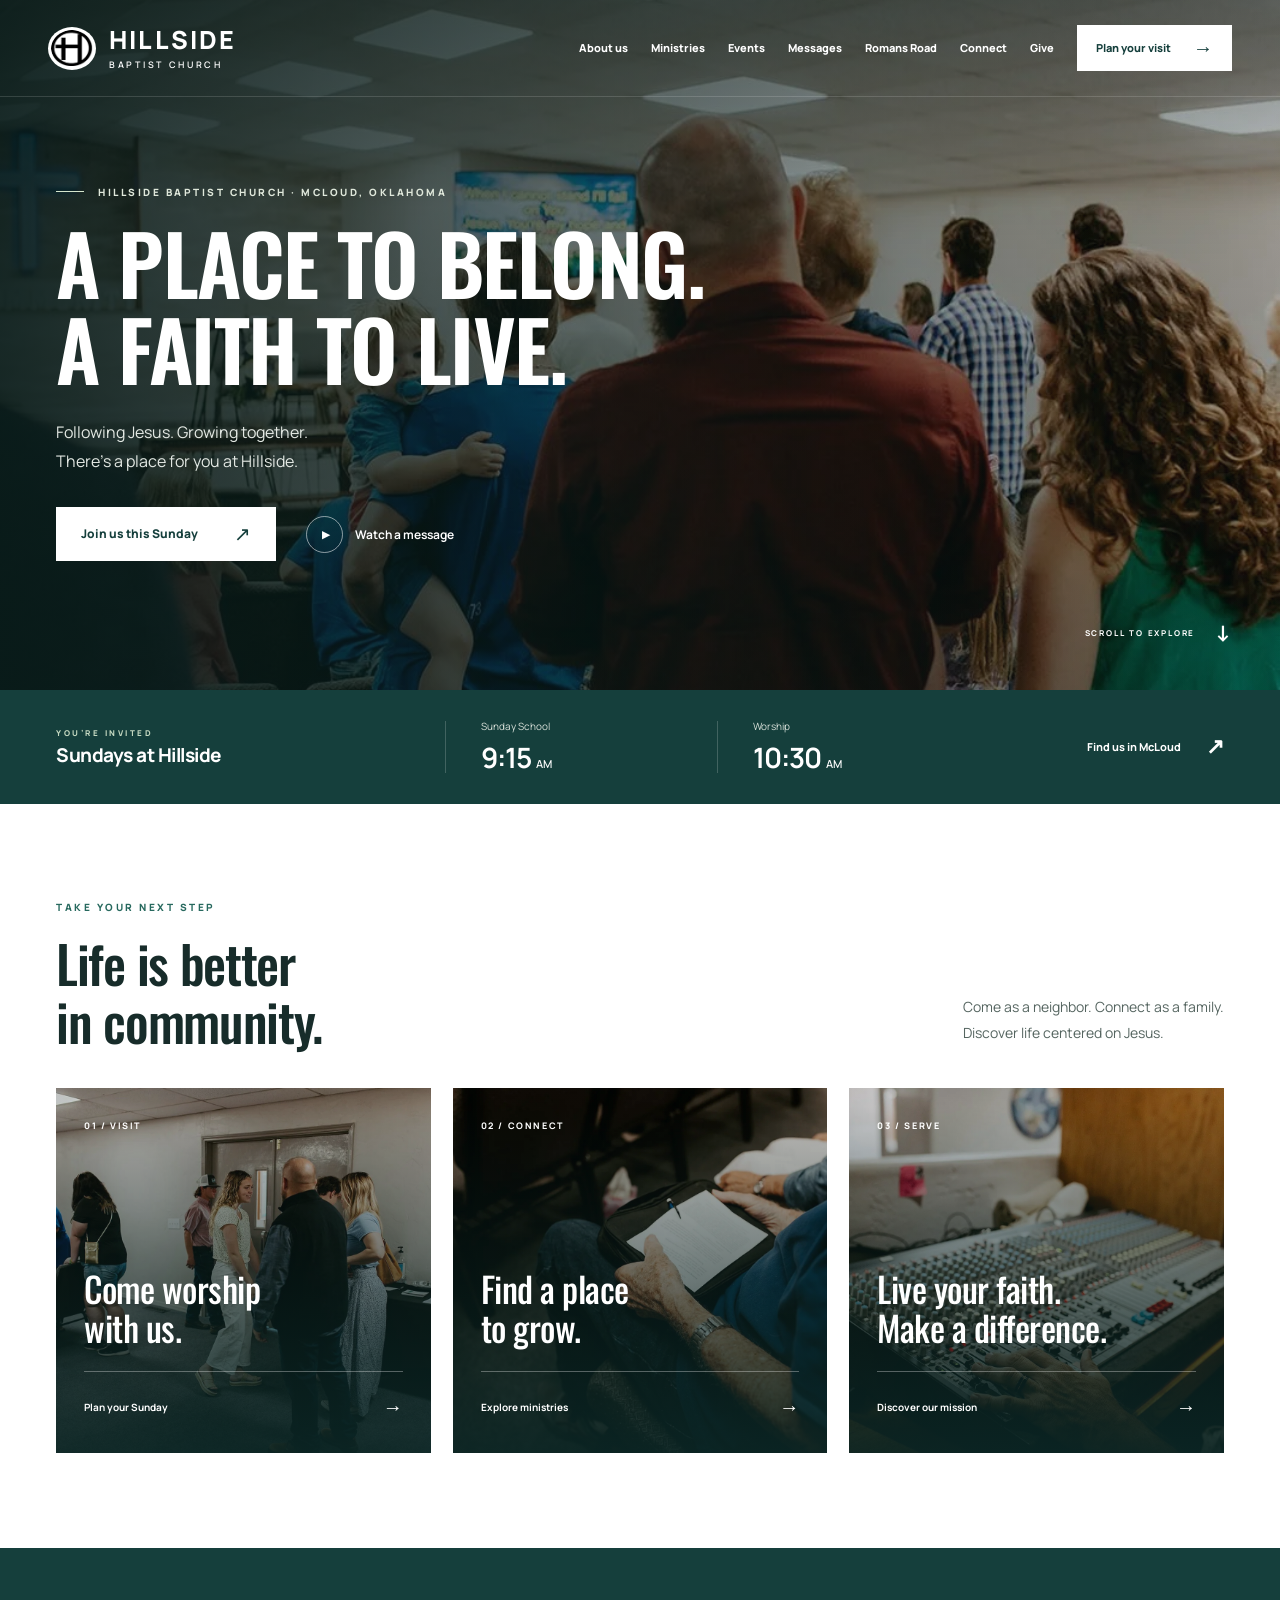
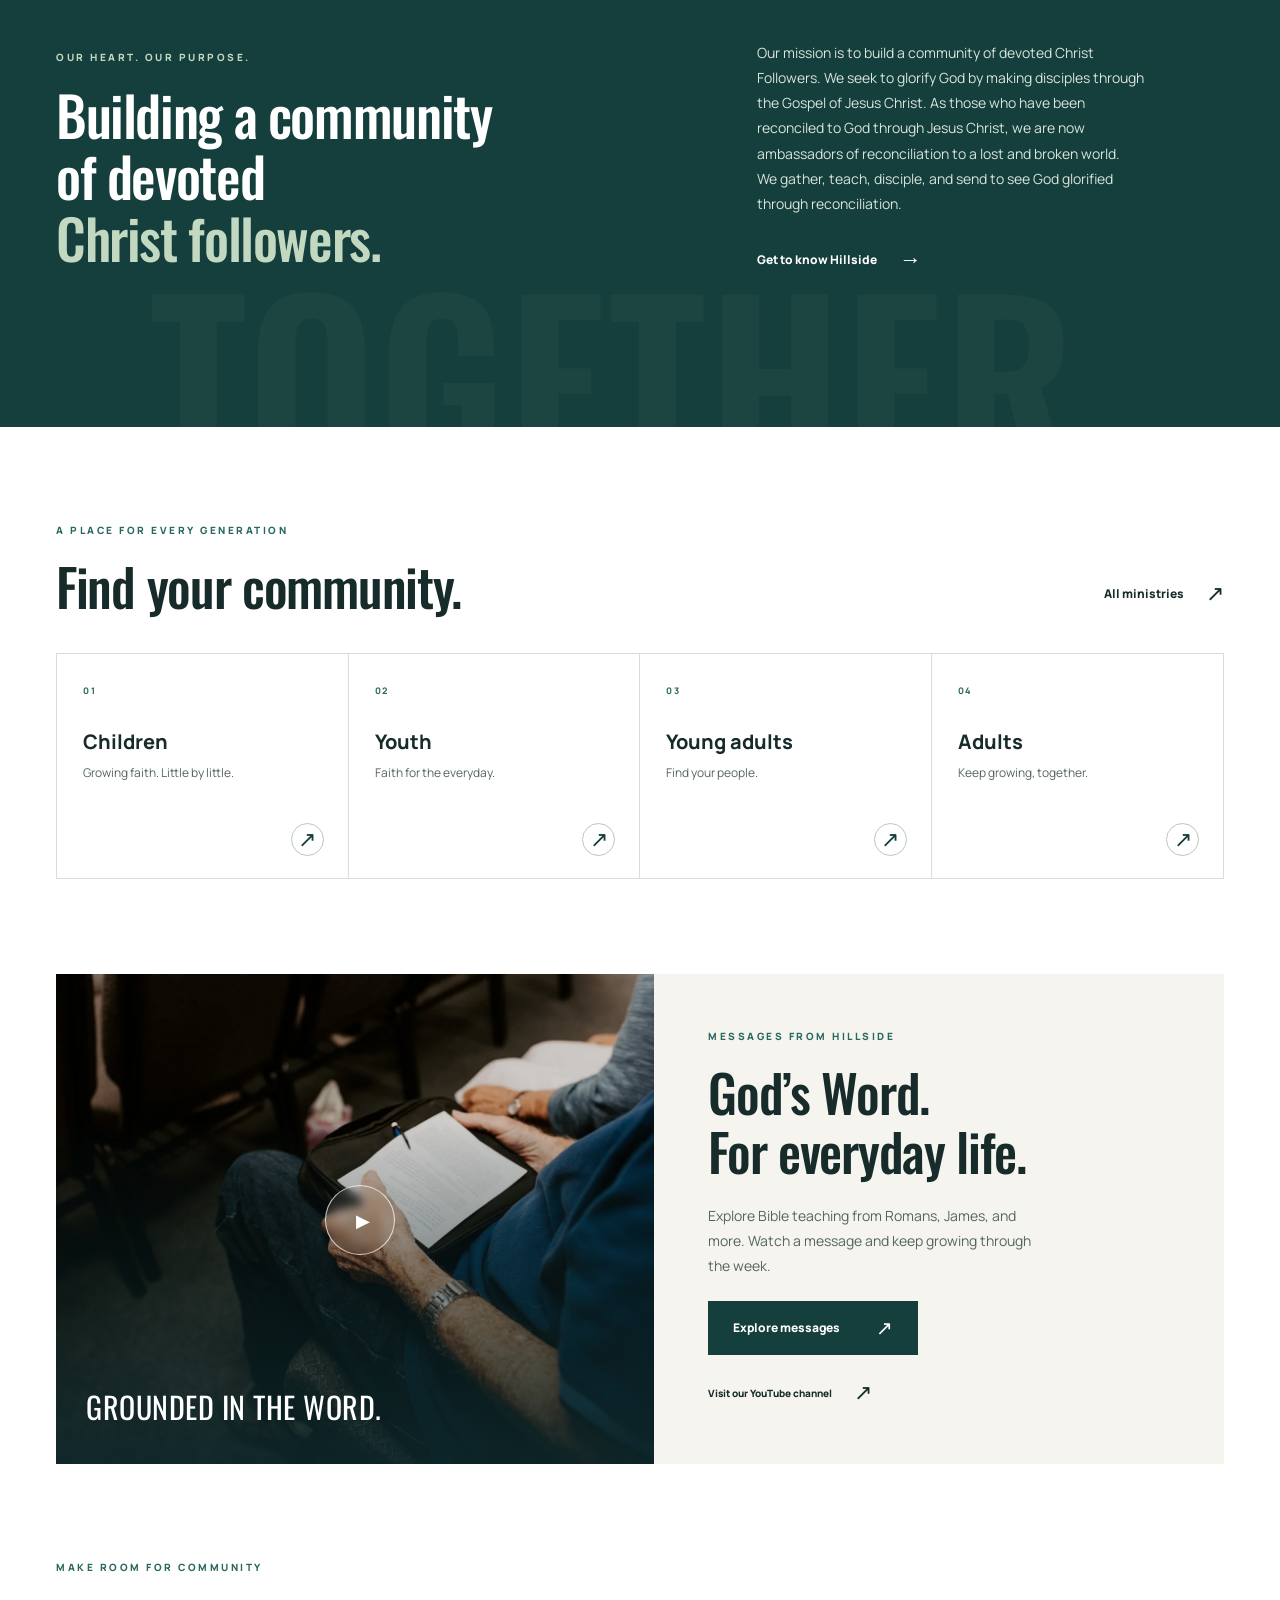
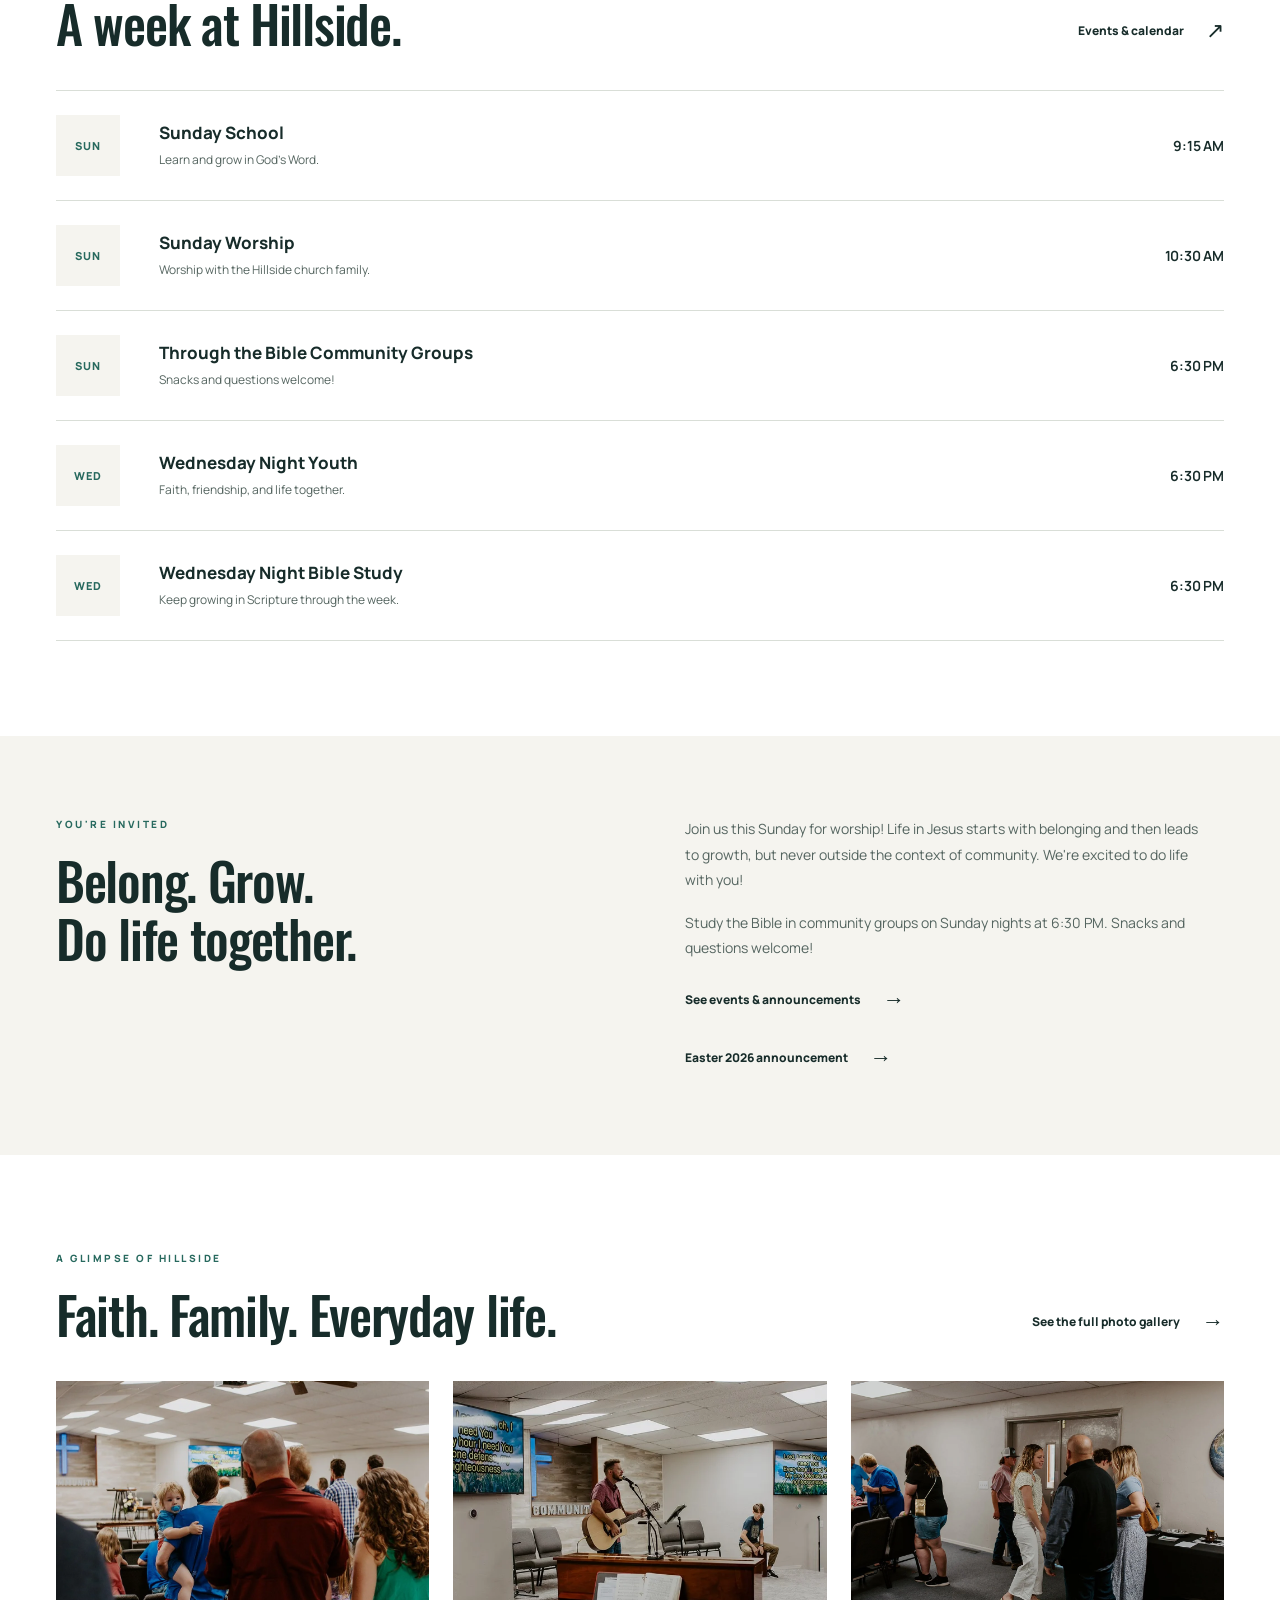
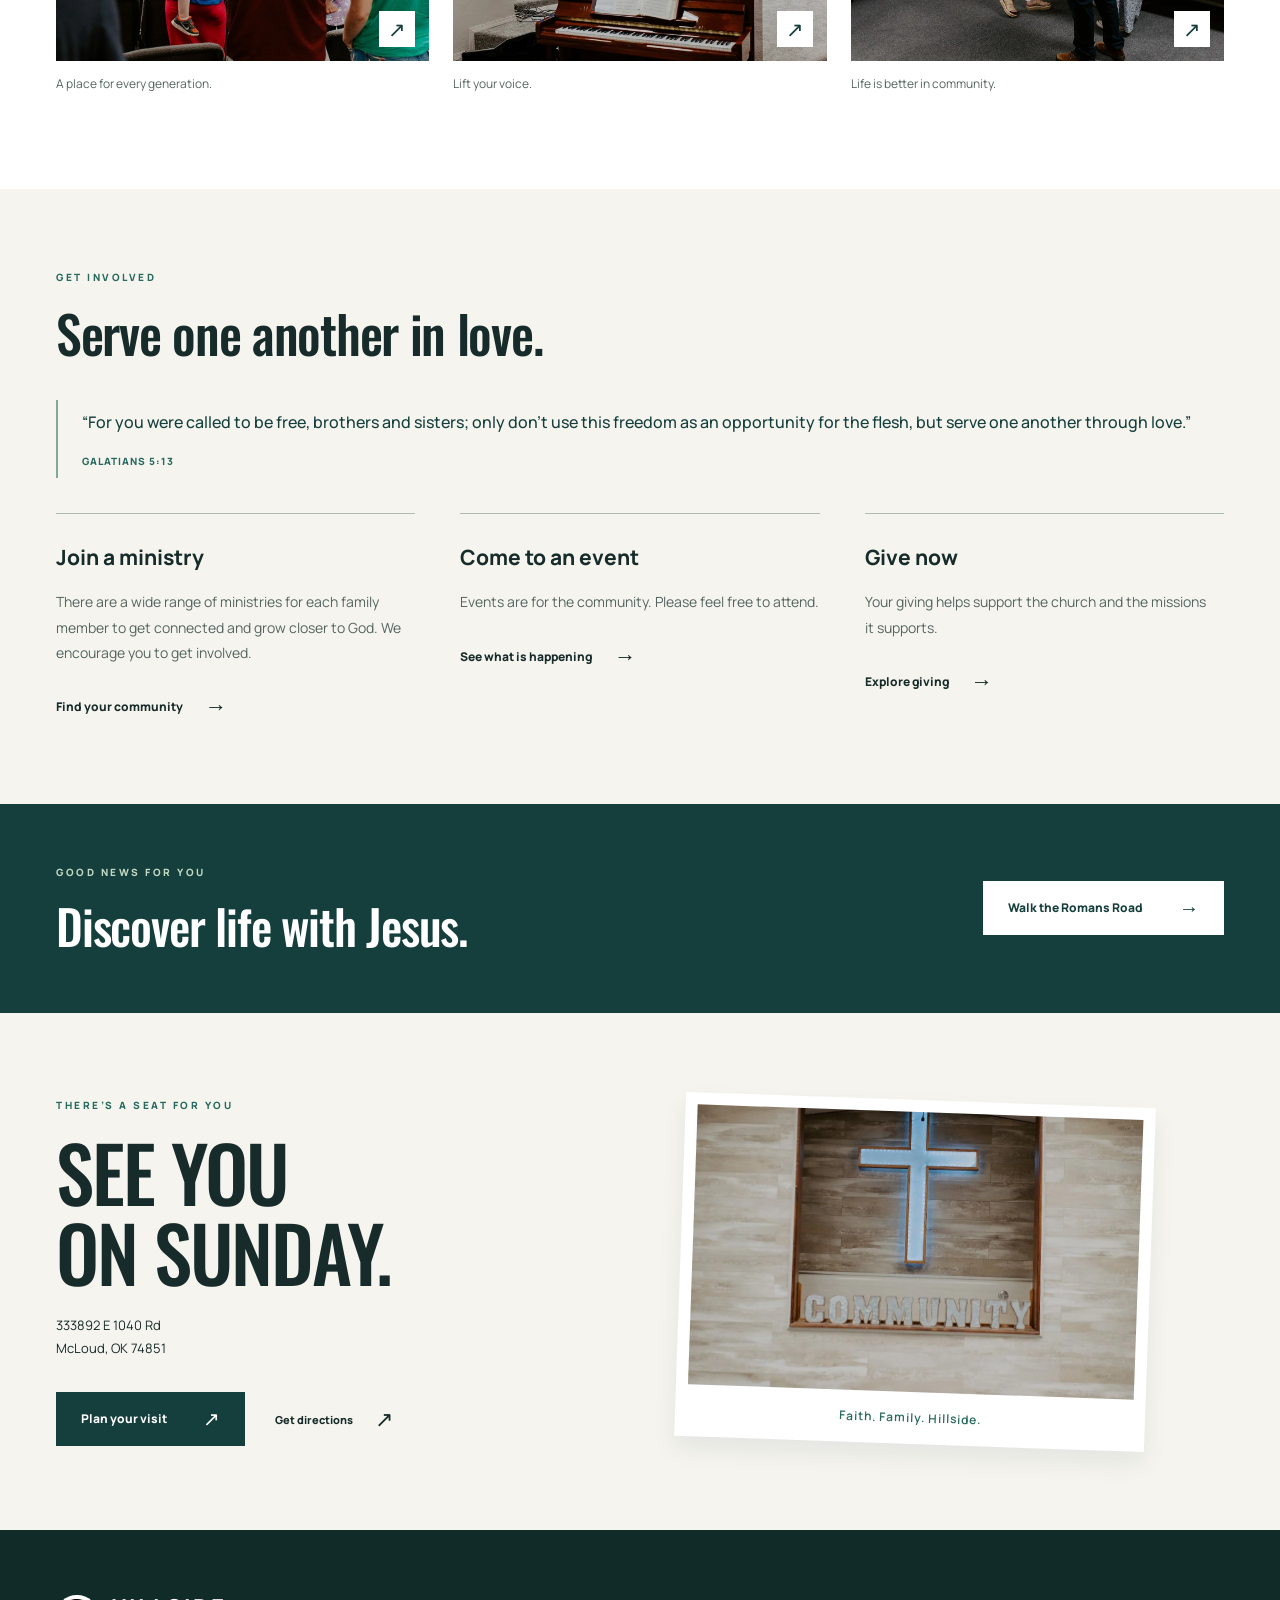
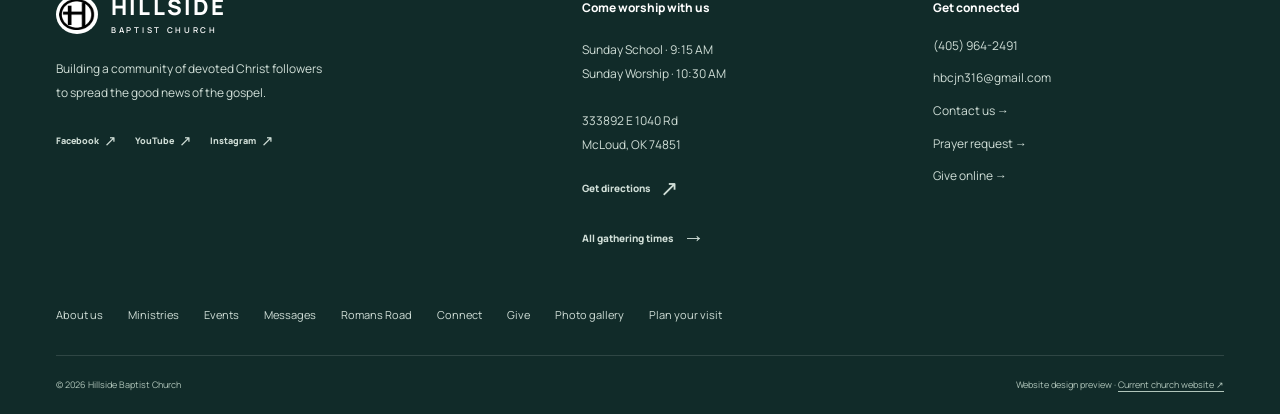
==== commit 336d626b: "Incorporate the full HBC website into the redesigned preview Expand to twelve pages with the complet" ====
--- a/index.html
+++ b/index.html
@@ -1,10 +1,10 @@
 <!doctype html>
-<html lang="en"><head><meta charset="utf-8"><meta name="viewport" content="width=device-width, initial-scale=1"><title>Welcome to Hillside | Hillside Baptist Church</title><meta name="description" content="A church family in McLoud, Oklahoma. Join Hillside Baptist Church for Sunday School at 9:15 AM and worship at 10:30 AM."><meta name="robots" content="noindex, nofollow"><meta name="theme-color" content="#153f3c"><link rel="icon" href="hillside-h-logo.png"><link rel="stylesheet" href="styles.css"><script src="script.js" defer></script></head><body class="home"><a class="skip-link" href="#main">Skip to content</a><header class="site-header over-hero"><div class="header-inner"><a class="brand" href="index.html" aria-label="Hillside Baptist Church home"><img src="hillside-h-logo.png" width="49" height="43" alt=""><span>HILLSIDE<small>BAPTIST CHURCH</small></span></a><button class="menu-toggle" aria-expanded="false" aria-controls="main-nav"><span>Menu</span><span class="menu-icon" aria-hidden="true">☰</span></button><nav id="main-nav" aria-label="Main navigation"><a href="about.html" >About us</a><a href="ministries.html" >Ministries</a><a href="events.html" >Events</a><a href="messages.html" >Messages</a><a href="https://www.hbcmcloud.org/donate-1">Give <span aria-hidden="true">↗</span></a><a class="button nav-visit" href="visit.html" >Plan your visit <span aria-hidden="true">→</span></a></nav></div></header><main id="main">
+<html lang="en"><head><meta charset="utf-8"><meta name="viewport" content="width=device-width, initial-scale=1"><title>Welcome to Hillside | Hillside Baptist Church</title><meta name="description" content="A church family in McLoud, Oklahoma. Join Hillside Baptist Church for Sunday School at 9:15 AM and worship at 10:30 AM."><meta name="robots" content="noindex, nofollow"><meta name="theme-color" content="#153f3c"><link rel="icon" href="hillside-h-logo.png"><link rel="stylesheet" href="styles.css"><script src="script.js" defer></script></head><body class="home"><a class="skip-link" href="#main">Skip to content</a><header class="site-header over-hero"><div class="header-inner"><a class="brand" href="index.html" aria-label="Hillside Baptist Church home"><img src="hillside-h-logo.png" width="49" height="43" alt=""><span>HILLSIDE<small>BAPTIST CHURCH</small></span></a><button class="menu-toggle" aria-expanded="false" aria-controls="main-nav"><span>Menu</span><span class="menu-icon" aria-hidden="true">&#9776;</span></button><nav id="main-nav" aria-label="Main navigation"><a href="about.html">About us</a><a href="ministries.html">Ministries</a><a href="events.html">Events</a><a href="messages.html">Messages</a><a href="romans-road.html">Romans Road</a><a href="connect.html">Connect</a><a href="give.html">Give</a><a class="button nav-visit" href="visit.html">Plan your visit <span aria-hidden="true">&rarr;</span></a></nav></div></header><main id="main">
 <section class="hero" aria-labelledby="hero-title"><img class="hero-image" src="assets/hillside-worship.jpg" alt="The Hillside church family gathered for worship" fetchpriority="high" decoding="async" width="1500" height="1000"><div class="hero-shade"></div><div class="wrap hero-content"><p class="eyebrow"><span class="small-line"></span> Hillside Baptist Church · McLoud, Oklahoma</p><h1 id="hero-title">A place to belong.<br>A faith to live.</h1><p>Following Jesus. Growing together.<br>There’s a place for you at Hillside.</p><div class="hero-actions"><a class="button button-light" href="visit.html">Join us this Sunday <span aria-hidden="true">↗</span></a><a class="hero-watch" href="messages.html"><span class="play-icon" aria-hidden="true">▶</span> Watch a message</a></div></div><a class="hero-scroll" href="#sundays" aria-label="Explore Sunday at Hillside">SCROLL TO EXPLORE <span aria-hidden="true">↓</span></a></section>
 <section id="sundays" class="sunday-strip"><div class="wrap"><div><span class="eyebrow">You’re invited</span><h2>Sundays at Hillside</h2></div><div class="service-time"><span>Sunday School</span><strong>9:15 <small>AM</small></strong></div><div class="service-time"><span>Worship</span><strong>10:30 <small>AM</small></strong></div><a class="strip-link" href="https://www.google.com/maps/search/?api=1&query=Hillside+Baptist+Church+333892+E+1040+Rd+McLoud+OK+74851">Find us in McLoud <span aria-hidden="true">↗</span></a></div></section>
 <section class="section wrap" id="next-steps"><div class="section-heading"><div><p class="eyebrow">Take your next step</p><h2>Life is better<br>in community.</h2></div><p>Come as a neighbor. Connect as a family.<br>Discover life centered on Jesus.</p></div><div class="journey-grid"><a class="image-card" href="visit.html"><img class="" src="assets/hillside-gathering.jpg" alt="People connecting at Hillside" loading="lazy" decoding="async" width="1500" height="1000"><div class="image-card-content"><span class="card-number">01 / VISIT</span><h3>Come worship<br>with us.</h3><span class="card-link">Plan your Sunday <span aria-hidden="true">→</span></span></div></a><a class="image-card" href="ministries.html"><img class="" src="assets/hillside-bible.jpg" alt="An open Bible during a Hillside service" loading="lazy" decoding="async" width="1500" height="1000"><div class="image-card-content"><span class="card-number">02 / CONNECT</span><h3>Find a place<br>to grow.</h3><span class="card-link">Explore ministries <span aria-hidden="true">→</span></span></div></a><a class="image-card" href="about.html#missions"><img class="" src="assets/hillside-serve.jpg" alt="A volunteer serving at Hillside’s sound board" loading="lazy" decoding="async" width="1500" height="1000"><div class="image-card-content"><span class="card-number">03 / SERVE</span><h3>Live your faith.<br>Make a difference.</h3><span class="card-link">Discover our mission <span aria-hidden="true">→</span></span></div></a></div></section>
-<section class="mission-section"><div class="wrap mission-grid"><div><p class="eyebrow">Our heart. Our purpose.</p><h2>Building a community<br>of devoted<br><em>Christ followers.</em></h2></div><div class="mission-copy"><p>We gather around the gospel of Jesus Christ, grow as disciples, and go into our community to share His hope.</p><p>Rooted in McLoud since 1961. Growing together, one faithful step at a time.</p><a class="text-link" href="about.html">Get to know Hillside <span aria-hidden="true">↗</span></a></div></div><span class="mission-word" aria-hidden="true">TOGETHER.</span></section>
+<section class="mission-section"><div class="wrap mission-grid"><div><p class="eyebrow">Our heart. Our purpose.</p><h2>Building a community<br>of devoted<br><em>Christ followers.</em></h2></div><div class="mission-copy"><p>Our mission is to build a community of devoted Christ Followers. We seek to glorify God by making disciples through the Gospel of Jesus Christ. As those who have been reconciled to God through Jesus Christ, we are now ambassadors of reconciliation to a lost and broken world. We gather, teach, disciple, and send to see God glorified through reconciliation.</p><a class="text-link" href="about.html">Get to know Hillside <span aria-hidden="true">&rarr;</span></a></div></div><span class="mission-word" aria-hidden="true">TOGETHER.</span></section>
 <section class="section wrap"><div class="section-heading"><div><p class="eyebrow">A place for every generation</p><h2>Find your community.</h2></div><a class="text-link" href="ministries.html">All ministries <span aria-hidden="true">↗</span></a></div><div class="ministry-grid"><a class="ministry-card" href="ministries.html#children"><span class="card-number">01</span><h3>Children</h3><p>Growing faith. Little by little.</p><span class="round-arrow" aria-hidden="true">↗</span></a><a class="ministry-card" href="ministries.html#youth"><span class="card-number">02</span><h3>Youth</h3><p>Faith for the everyday.</p><span class="round-arrow" aria-hidden="true">↗</span></a><a class="ministry-card" href="ministries.html#young-adults"><span class="card-number">03</span><h3>Young adults</h3><p>Find your people.</p><span class="round-arrow" aria-hidden="true">↗</span></a><a class="ministry-card" href="ministries.html#adults"><span class="card-number">04</span><h3>Adults</h3><p>Keep growing, together.</p><span class="round-arrow" aria-hidden="true">↗</span></a></div></section>
 <section class="message-feature wrap"><a class="message-image" href="messages.html" aria-label="Explore messages from Hillside"><img class="" src="assets/hillside-bible.jpg" alt="Studying Scripture together at Hillside" loading="lazy" decoding="async" width="1500" height="1000"><span class="large-play" aria-hidden="true">▶</span><span class="image-label">GROUNDED IN THE WORD.</span></a><div class="message-copy"><p class="eyebrow">Messages from Hillside</p><h2>God’s Word.<br>For everyday life.</h2><p>Explore Bible teaching from Romans, James, and more. Watch a message and keep growing through the week.</p><a class="button" href="messages.html">Explore messages <span aria-hidden="true">↗</span></a><a class="text-link" href="https://www.youtube.com/channel/UCHn_ALvELTZhl1jB9Nh0KcA">Visit our YouTube channel <span aria-hidden="true">↗</span></a></div></section>
-<section class="section wrap"><div class="section-heading"><div><p class="eyebrow">Make room for community</p><h2>A week at Hillside.</h2></div><a class="text-link" href="events.html">Events &amp; calendar <span aria-hidden="true">↗</span></a></div><div class="schedule-list"><div><span class="day">SUN</span><div><h3>Sunday School</h3><p>Start your morning in God’s Word.</p></div><span class="time">9:15 AM</span></div><div><span class="day">SUN</span><div><h3>Sunday Worship</h3><p>Gather with the Hillside church family.</p></div><span class="time">10:30 AM</span></div><div><span class="day">SUN</span><div><h3>Community Groups</h3><p>Bible study, conversation, and community.</p></div><span class="time">6:30 PM</span></div><div><span class="day">WED</span><div><h3>Youth &amp; Bible Study</h3><p>Stay connected through the week.</p></div><span class="time">6:30 PM</span></div></div></section>
-<section class="visit-home"><div class="wrap visit-grid"><div><p class="eyebrow">There’s a seat for you</p><h2>See you<br>on Sunday.</h2><p>333892 E 1040 Rd<br>McLoud, OK 74851</p><div class="hero-actions"><a class="button" href="visit.html">Plan your visit <span aria-hidden="true">↗</span></a><a class="text-link" href="https://www.google.com/maps/search/?api=1&query=Hillside+Baptist+Church+333892+E+1040+Rd+McLoud+OK+74851">Get directions <span aria-hidden="true">↗</span></a></div></div><div class="visit-photo"><img class="" src="assets/hillside-cross.jpg" alt="The cross and community sign inside Hillside" loading="lazy" decoding="async" width="1500" height="1000"><span class="photo-note">Faith. Family. Hillside.</span></div></div></section></main><footer class="site-footer"><div class="wrap footer-grid"><div><a class="brand" href="index.html" aria-label="Hillside Baptist Church home"><img src="hillside-h-logo.png" width="49" height="43" alt=""><span>HILLSIDE<small>BAPTIST CHURCH</small></span></a><p>Building a community of<br>devoted Christ followers.</p><div class="social-links"><a class="text-link" href="https://www.facebook.com/hbcmcloud/">Facebook <span aria-hidden="true">↗</span></a><a class="text-link" href="https://www.youtube.com/channel/UCHn_ALvELTZhl1jB9Nh0KcA">YouTube <span aria-hidden="true">↗</span></a><a class="text-link" href="https://www.instagram.com/hbcmcloud">Instagram <span aria-hidden="true">↗</span></a></div></div><div><h2>Come worship with us</h2><p>Sunday School · 9:15 AM<br>Sunday Worship · 10:30 AM</p><p>333892 E 1040 Rd<br>McLoud, OK 74851</p><a class="text-link" href="https://www.google.com/maps/search/?api=1&query=Hillside+Baptist+Church+333892+E+1040+Rd+McLoud+OK+74851">Get directions <span aria-hidden="true">↗</span></a></div><div><h2>Get connected</h2><a href="tel:+14059642491">(405) 964-2491</a><a href="mailto:hbcjn316@gmail.com">hbcjn316@gmail.com</a><a href="https://www.hbcmcloud.org/prayer-wall">Prayer request <span aria-hidden="true">↗</span></a><a href="https://www.hbcmcloud.org/donate-1">Give online <span aria-hidden="true">↗</span></a></div></div><div class="wrap footer-bottom"><span>© 2026 Hillside Baptist Church</span><span>Website design preview · <a href="https://www.hbcmcloud.org/">Current church website <span aria-hidden="true">↗</span></a></span></div></footer></body></html>
+<section class="section wrap"><div class="section-heading"><div><p class="eyebrow">Make room for community</p><h2>A week at Hillside.</h2></div><a class="text-link" href="events.html">Events &amp; calendar <span aria-hidden="true">↗</span></a></div><div class="schedule-list"><div><span class="day">SUN</span><div><h3>Sunday School</h3><p>Learn and grow in God's Word.</p></div><span class="time">9:15 AM</span></div><div><span class="day">SUN</span><div><h3>Sunday Worship</h3><p>Worship with the Hillside church family.</p></div><span class="time">10:30 AM</span></div><div><span class="day">SUN</span><div><h3>Through the Bible Community Groups</h3><p>Snacks and questions welcome!</p></div><span class="time">6:30 PM</span></div><div><span class="day">WED</span><div><h3>Wednesday Night Youth</h3><p>Faith, friendship, and life together.</p></div><span class="time">6:30 PM</span></div><div><span class="day">WED</span><div><h3>Wednesday Night Bible Study</h3><p>Keep growing in Scripture through the week.</p></div><span class="time">6:30 PM</span></div></div></section>
+<section class="soft-section"><div class="wrap split-copy"><div><p class="eyebrow">You're invited</p><h2>Belong. Grow.<br>Do life together.</h2></div><div><p>Join us this Sunday for worship! Life in Jesus starts with belonging and then leads to growth, but never outside the context of community. We're excited to do life with you!</p><p>Study the Bible in community groups on Sunday nights at 6:30 PM. Snacks and questions welcome!</p><a class="text-link" href="events.html">See events &amp; announcements <span aria-hidden="true">&rarr;</span></a><a class="text-link" href="events.html#easter-2026">Easter 2026 announcement <span aria-hidden="true">&rarr;</span></a></div></div></section><section class="section wrap"><div class="section-heading"><div><p class="eyebrow">A glimpse of Hillside</p><h2>Faith. Family. Everyday life.</h2></div><a class="text-link" href="gallery.html">See the full photo gallery <span aria-hidden="true">&rarr;</span></a></div><div class="photo-grid"><figure><a href="assets/hillside-worship.jpg" data-gallery data-caption="A place for every generation." aria-label="Enlarge photo: The Hillside church family worshiping together"><img src="assets/hillside-worship.jpg" alt="The Hillside church family worshiping together" class="" loading="lazy" decoding="async" width="1500" height="1000"><span class="photo-enlarge" aria-hidden="true">&nearr;</span></a><figcaption>A place for every generation.</figcaption></figure><figure><a href="assets/hillside-praise.jpg" data-gallery data-caption="Lift your voice." aria-label="Enlarge photo: Guitar and piano in the Hillside worship space"><img src="assets/hillside-praise.jpg" alt="Guitar and piano in the Hillside worship space" class="" loading="lazy" decoding="async" width="1500" height="1000"><span class="photo-enlarge" aria-hidden="true">&nearr;</span></a><figcaption>Lift your voice.</figcaption></figure><figure><a href="assets/hillside-gathering.jpg" data-gallery data-caption="Life is better in community." aria-label="Enlarge photo: People enjoying fellowship inside Hillside"><img src="assets/hillside-gathering.jpg" alt="People enjoying fellowship inside Hillside" class="" loading="lazy" decoding="async" width="1500" height="1000"><span class="photo-enlarge" aria-hidden="true">&nearr;</span></a><figcaption>Life is better in community.</figcaption></figure></div></section><section class="soft-section"><div class="wrap"><div class="section-heading"><div><p class="eyebrow">Get involved</p><h2>Serve one another in love.</h2></div></div><blockquote class="scripture"><p>&ldquo;For you were called to be free, brothers and sisters; only don’t use this freedom as an opportunity for the flesh, but serve one another through love.&rdquo;</p><cite>Galatians 5:13</cite></blockquote><div class="action-grid"><article><h3>Join a ministry</h3><p>There are a wide range of ministries for each family member to get connected and grow closer to God. We encourage you to get involved.</p><a class="text-link" href="ministries.html">Find your community <span aria-hidden="true">&rarr;</span></a></article><article><h3>Come to an event</h3><p>Events are for the community. Please feel free to attend.</p><a class="text-link" href="events.html">See what is happening <span aria-hidden="true">&rarr;</span></a></article><article><h3>Give now</h3><p>Your giving helps support the church and the missions it supports.</p><a class="text-link" href="give.html">Explore giving <span aria-hidden="true">&rarr;</span></a></article></div></div></section><section class="gospel-band"><div class="wrap"><div><p class="eyebrow">Good news for you</p><h2>Discover life with Jesus.</h2></div><a class="button button-light" href="romans-road.html">Walk the Romans Road <span aria-hidden="true">&rarr;</span></a></div></section><section class="visit-home"><div class="wrap visit-grid"><div><p class="eyebrow">There’s a seat for you</p><h2>See you<br>on Sunday.</h2><p>333892 E 1040 Rd<br>McLoud, OK 74851</p><div class="hero-actions"><a class="button" href="visit.html">Plan your visit <span aria-hidden="true">↗</span></a><a class="text-link" href="https://www.google.com/maps/search/?api=1&query=Hillside+Baptist+Church+333892+E+1040+Rd+McLoud+OK+74851">Get directions <span aria-hidden="true">↗</span></a></div></div><div class="visit-photo"><img class="" src="assets/hillside-cross.jpg" alt="The cross and community sign inside Hillside" loading="lazy" decoding="async" width="1500" height="1000"><span class="photo-note">Faith. Family. Hillside.</span></div></div></section><dialog class="lightbox" aria-labelledby="lightbox-caption"><button class="lightbox-close" type="button" aria-label="Close photo">&times;</button><img src="assets/hillside-world.jpg" alt=""><div class="lightbox-bar"><button type="button" data-photo-prev aria-label="Previous photo">&larr;</button><p id="lightbox-caption"></p><button type="button" data-photo-next aria-label="Next photo">&rarr;</button></div></dialog></main><footer class="site-footer"><div class="wrap footer-grid"><div><a class="brand" href="index.html" aria-label="Hillside Baptist Church home"><img src="hillside-h-logo.png" width="49" height="43" alt=""><span>HILLSIDE<small>BAPTIST CHURCH</small></span></a><p>Building a community of devoted Christ followers<br>to spread the good news of the gospel.</p><div class="social-links"><a class="text-link" href="https://www.facebook.com/hbcmcloud/">Facebook <span aria-hidden="true">&nearr;</span></a><a class="text-link" href="https://www.youtube.com/channel/UCHn_ALvELTZhl1jB9Nh0KcA">YouTube <span aria-hidden="true">&nearr;</span></a><a class="text-link" href="https://www.instagram.com/hbcmcloud">Instagram <span aria-hidden="true">&nearr;</span></a></div></div><div><h2>Come worship with us</h2><p>Sunday School &middot; 9:15 AM<br>Sunday Worship &middot; 10:30 AM</p><p>333892 E 1040 Rd<br>McLoud, OK 74851</p><a class="text-link" href="https://maps.app.goo.gl/67DMKajYYq21WJ9SA">Get directions <span aria-hidden="true">&nearr;</span></a><a class="text-link" href="events.html">All gathering times <span aria-hidden="true">&rarr;</span></a></div><div><h2>Get connected</h2><a href="tel:+14059642491">(405) 964-2491</a><a href="mailto:hbcjn316@gmail.com">hbcjn316@gmail.com</a><a href="contact.html">Contact us <span aria-hidden="true">&rarr;</span></a><a href="prayer.html">Prayer request <span aria-hidden="true">&rarr;</span></a><a href="give.html">Give online <span aria-hidden="true">&rarr;</span></a></div></div><nav class="wrap footer-pages" aria-label="Explore Hillside"><a href="about.html">About us</a><a href="ministries.html">Ministries</a><a href="events.html">Events</a><a href="messages.html">Messages</a><a href="romans-road.html">Romans Road</a><a href="connect.html">Connect</a><a href="give.html">Give</a><a href="gallery.html">Photo gallery</a><a href="visit.html">Plan your visit</a></nav><div class="wrap footer-bottom"><span>&copy; 2026 Hillside Baptist Church</span><span>Website design preview &middot; <a href="https://www.hbcmcloud.org/">Current church website <span aria-hidden="true">&nearr;</span></a></span></div></footer></body></html>
--- a/styles.css
+++ b/styles.css
@@ -16,3 +16,12 @@
 .sermon-card{min-width:0}
 @media(max-width:680px){.sermon-art strong{font-size:clamp(34px,10.5vw,58px)}}
 @media(prefers-reduced-motion:reduce){html{scroll-behavior:auto}*,*:before,*:after{transition:none!important;animation:none!important}}
+
+/* Full-content edition: shared layouts retain the approved Hillside design. */
+.site-header nav{gap:23px}.site-header nav>a{font-size:11px}.footer-pages{display:flex;flex-wrap:wrap;gap:14px 25px;padding-bottom:30px;font-size:11px}.footer-pages a:hover{text-decoration:underline}.site-footer .footer-grid>div:nth-child(2)>.text-link{display:flex}.prose{font-size:15px;color:var(--muted)}.prose h2{color:var(--ink);margin-bottom:25px}.prose .text-link{display:flex;width:fit-content;margin-top:23px}.prose p+p{margin-top:20px}.scripture{margin:25px 0;padding:8px 0 8px 24px;border-left:2px solid #83a898}.scripture p{font-size:16px!important;font-weight:500;color:var(--green)!important;line-height:1.85;margin:0!important}.scripture cite{display:block;margin-top:14px;font-size:10px;font-style:normal;letter-spacing:1px;text-transform:uppercase;color:var(--accent);font-weight:800}.verse-reference{font-size:11px!important;font-weight:700;letter-spacing:.4px;color:var(--accent)!important}.compact-mission{padding:70px 0}.compact-mission .prose p{color:#e3ece5!important}.beliefs-grid{display:grid;grid-template-columns:1fr 1fr;gap:70px}.mission-partners-intro>img{height:330px}.partners-heading{margin:65px 0 25px}.partner-grid{display:grid;grid-template-columns:repeat(3,1fr);gap:1px;background:var(--line);border:1px solid var(--line)}.partner-card{position:relative;background:var(--paper);padding:29px 27px 55px;min-height:185px}.partner-card:hover{background:white}.partner-card>span:first-child{font-size:9px;color:var(--accent);text-transform:uppercase;letter-spacing:1px;font-weight:800;display:block;margin-bottom:17px}.partner-card h3{font-size:18px;max-width:260px;line-height:1.5}.partner-card>span:last-child{position:absolute;bottom:18px;right:24px;font-size:25px}.ministry-opening{padding-block:40px 25px;display:grid;grid-template-columns:1.2fr 1fr 1fr;gap:35px;align-items:center}.ministry-opening>p{font-size:14px;color:var(--muted)}.ministry-opening .scripture p{font-size:13px!important}.ministry-side .scripture{margin:0 0 25px;padding-left:18px}.ministry-side .scripture p{font-size:15px!important}.yam-label{font-size:.5em;white-space:nowrap}.action-grid{display:grid;grid-template-columns:repeat(3,1fr);gap:45px;margin-top:35px}.action-grid article{border-top:1px solid #adbbb1;padding-top:30px}.action-grid p:not(.eyebrow){font-size:14px;color:var(--muted);margin-top:18px}.action-grid .text-link{margin-top:24px}.gospel-band{padding:60px 0;background:var(--green);color:white}.gospel-band>.wrap{display:flex;align-items:center;justify-content:space-between;gap:40px}.gospel-band .eyebrow{color:var(--mint)}.gospel-band h2{font-size:48px}.gospel-band p:not(.eyebrow){font-size:14px;margin-top:20px;max-width:600px;color:#d9e5dc}.gospel-band .button{flex-shrink:0}.calendar-copy{color:#d9e5dc;margin-bottom:28px;font-size:14px}.calendar-embed{display:block;width:100%;height:560px;border:0;background:white;border-radius:2px}.calendar-fallback{font-size:12px;color:#d9e5dc;margin-top:20px}.calendar-fallback .text-link{display:inline;font-size:12px}.calendar-section>.wrap>.text-link{margin-top:20px}.archive-note{max-width:690px;color:var(--muted);font-size:14px;margin-bottom:32px}.event-archive{background:var(--paper);display:grid;grid-template-columns:1fr 1fr;gap:40px;padding:40px}.event-archive h3{font:500 38px/1.2 var(--display)}.event-archive p{font-size:14px;color:var(--muted);margin-top:15px}.event-archive h4{font-size:15px;margin:0}.event-archive h4:not(:first-child){margin-top:26px}.art-3{background:#694d49}.art-4{background:#45563d}.sermon-art strong{font-size:clamp(28px,3.2vw,46px)}.sermon-description p{line-height:1.9}.photo-grid{display:grid;grid-template-columns:repeat(3,minmax(0,1fr));gap:30px 24px}.photo-grid figure{margin:0}.photo-grid figure>a{display:block;position:relative;overflow:hidden;background:var(--green)}.photo-grid img{width:100%;aspect-ratio:4/3;object-fit:cover;transition:transform .35s}.photo-grid a:hover img{transform:scale(1.035)}.photo-enlarge{position:absolute;right:14px;bottom:14px;display:grid;place-items:center;width:36px;height:36px;background:white;color:var(--green);font-size:21px}.photo-grid figcaption{font-size:12px;color:var(--muted);margin-top:12px}.lightbox{border:0;padding:50px 20px 10px;background:#102c29;color:white;max-width:min(1050px,94vw);width:100%;max-height:94dvh;overflow:auto}.lightbox::backdrop{background:#071a16e8}.lightbox>img{width:100%;height:min(68dvh,680px);object-fit:contain}.lightbox-close{position:absolute;right:12px;top:2px;font-size:34px}.lightbox button{background:transparent;color:white;border:0;min-width:44px;min-height:44px;cursor:pointer}.lightbox-bar{display:flex;align-items:center;justify-content:space-between;gap:20px;margin-top:10px}.lightbox-bar p{font-size:13px;text-align:center}.lightbox-bar button{font-size:24px}.road-layout{display:grid;grid-template-columns:.85fr 1.15fr;gap:95px}.road-layout aside>img{margin-top:35px;width:100%;height:250px;object-fit:cover}.road-layout aside>p:not(.eyebrow){font-size:14px;color:var(--muted);margin-top:25px}.road-steps{border-top:1px solid var(--line)}.road-steps article{display:grid;grid-template-columns:40px 1fr;gap:25px;border-bottom:1px solid var(--line);padding:30px 0}.road-number{font:500 31px/1.2 var(--display);color:#748d7d}.road-steps .eyebrow{margin-bottom:10px}.road-steps h3{font-size:20px}.road-steps p:not(.eyebrow){font-size:14px;color:var(--muted);margin-top:15px}.giving-layout{display:grid;grid-template-columns:1fr .9fr;gap:95px;align-items:start}.giving-card{background:var(--green);padding:40px;color:white}.giving-card .eyebrow{color:var(--mint)}.giving-card h2{font-size:43px}.giving-card p:not(.eyebrow){font-size:14px;color:#d9e5dc;margin-top:25px}.giving-card .button{margin-top:25px;width:100%;gap:18px}.giving-card .giving-note{font-size:11px!important}.giving-card>img{margin-top:30px;width:100%;height:210px;object-fit:cover}.form-layout{display:grid;grid-template-columns:.85fr 1.15fr;gap:95px}.form-layout>div>p:not(.eyebrow){font-size:14px;color:var(--muted);margin-top:23px}.form-layout h2{font-size:47px}address{font-style:normal;font-size:14px;line-height:2.1;margin-top:25px}address a:hover{text-decoration:underline}.form-note{padding:24px;background:var(--paper);margin-top:35px;font-size:12px;color:var(--muted)}.form-note strong{color:var(--green);font-size:13px}.form-note p{margin-top:10px}.form-note .text-link{margin-top:18px;font-size:11px}.contact-form{padding:35px;background:var(--paper)}.contact-form label{display:block;font-size:12px;font-weight:750;margin:18px 0 8px}.contact-form input,.contact-form textarea{display:block;font:15px/1.6 var(--body);color:var(--ink);padding:12px 14px;border:1px solid #b7c4bb;background:white;width:100%;border-radius:0;resize:vertical}.contact-form :is(input,textarea):focus-visible{outline:2px solid var(--accent);outline-offset:3px}.contact-form button{border:0;cursor:pointer;margin-top:25px}.field-note{font-size:11px;color:var(--muted)}.name-fields{display:grid;grid-template-columns:1fr 1fr;gap:20px}.draft-review{margin-top:25px;border:1px solid var(--line);padding:30px}.draft-review>p{font-size:13px;color:var(--muted);margin-top:15px}.draft-body{white-space:pre-wrap;overflow-wrap:anywhere;font:13px/1.8 var(--body);padding:20px 0}.draft-review h3:focus{outline:2px solid var(--accent);outline-offset:5px}.prayer-scripture{max-width:850px;padding-top:25px}.prayer-scripture .scripture p{font-size:20px!important}.form-layout>div,.giving-layout>div,.road-layout>aside{min-width:0}[hidden]{display:none!important}
+@media(min-width:981px) and (max-width:1190px){.site-header nav{gap:14px}.site-header nav>a{font-size:10px}.site-header .nav-visit{padding-inline:12px;gap:10px}.header-inner{gap:18px}.brand>span{font-size:21px}.brand img{width:38px}.brand{gap:9px}}
+@media(max-width:980px){.site-header nav>a{font-size:14px}.site-header nav{gap:15px}.partner-grid{grid-template-columns:repeat(2,1fr)}.beliefs-grid{gap:40px}.ministry-opening{grid-template-columns:1fr 1fr}.ministry-opening>p{grid-column:1/-1}.action-grid{gap:25px}.photo-grid{grid-template-columns:repeat(2,minmax(0,1fr))}.road-layout,.giving-layout,.form-layout{gap:40px}.road-layout{grid-template-columns:.8fr 1.2fr}.giving-card{padding:28px}.giving-card h2{font-size:35px}.giving-card .button{font-size:11px}.gospel-band h2{font-size:40px}.form-layout{grid-template-columns:.8fr 1.2fr}.contact-form{padding:25px}.name-fields{gap:15px}.event-archive{padding:30px}.sermon-art strong{font-size:30px}}
+@media(max-width:680px){.beliefs-grid,.action-grid,.road-layout,.giving-layout,.form-layout,.event-archive,.ministry-opening{grid-template-columns:1fr}.beliefs-grid{gap:25px}.compact-mission{padding:55px 0}.partner-grid{grid-template-columns:1fr}.partner-card{min-height:150px;padding:25px 24px 45px}.partners-heading{margin-top:40px;font-size:20px}.mission-partners-intro>img{height:240px}.ministry-opening{gap:0;padding-block:30px 15px}.ministry-opening>p{grid-column:auto}.ministry-opening .scripture{margin-block:20px 0}.ministry-side .scripture{padding-left:12px}.ministry-side .scripture p{font-size:13px!important}.ministry-detail{gap:15px}.action-grid{gap:25px}.gospel-band>.wrap{flex-direction:column;align-items:start;gap:28px}.gospel-band{padding:48px 0}.gospel-band h2{font-size:38px}.event-archive{gap:27px;padding:25px}.event-archive h3{font-size:34px}.calendar-embed{height:510px}.calendar-copy{font-size:13px}.photo-grid{gap:25px;grid-template-columns:1fr}.photo-grid figcaption{font-size:13px}.lightbox{padding-inline:10px;max-width:96vw}.lightbox>img{height:57dvh}.lightbox-bar{gap:5px}.lightbox-bar p{font-size:11px}.road-layout,.giving-layout,.form-layout{gap:42px}.road-steps article{gap:18px;grid-template-columns:32px 1fr}.road-layout aside>img{height:260px}.road-steps h3{font-size:18px}.giving-card{padding:27px}.giving-card h2{font-size:39px}.contact-form{padding:25px 20px}.name-fields{grid-template-columns:1fr;gap:0}.draft-review{padding:25px 20px}.contact-form button,.draft-link{width:100%;gap:18px}.prayer-scripture .scripture p{font-size:17px!important}.prayer-scripture{padding-top:15px}.footer-pages{gap:16px 24px;font-size:12px}.sermon-art strong{font-size:clamp(32px,9.5vw,54px)}.form-layout h2{font-size:40px}.calendar-fallback .text-link span{font-size:16px}.event-archive p{font-size:13px}}
+@media(prefers-reduced-motion:reduce){.photo-grid img{transition:none}}
+
+.calendar-link-panel{display:grid;grid-template-columns:160px 1fr;gap:35px;align-items:center;border:1px solid #ffffff40;padding:35px;margin:30px 0}.calendar-symbol{display:block;text-align:center;background:var(--paper);color:var(--green);padding:30px 10px;font:500 35px/1.3 var(--display);letter-spacing:2px}.calendar-symbol b{font:800 10px/1.5 var(--body);letter-spacing:1px}.calendar-link-panel h3{font-size:23px}.calendar-link-panel p{font-size:14px;color:#d9e5dc;margin:15px 0 24px}@media(max-width:680px){.calendar-link-panel{grid-template-columns:1fr;padding:25px;gap:25px}.calendar-symbol{max-width:150px;padding:20px}.calendar-link-panel h3{font-size:21px}}
